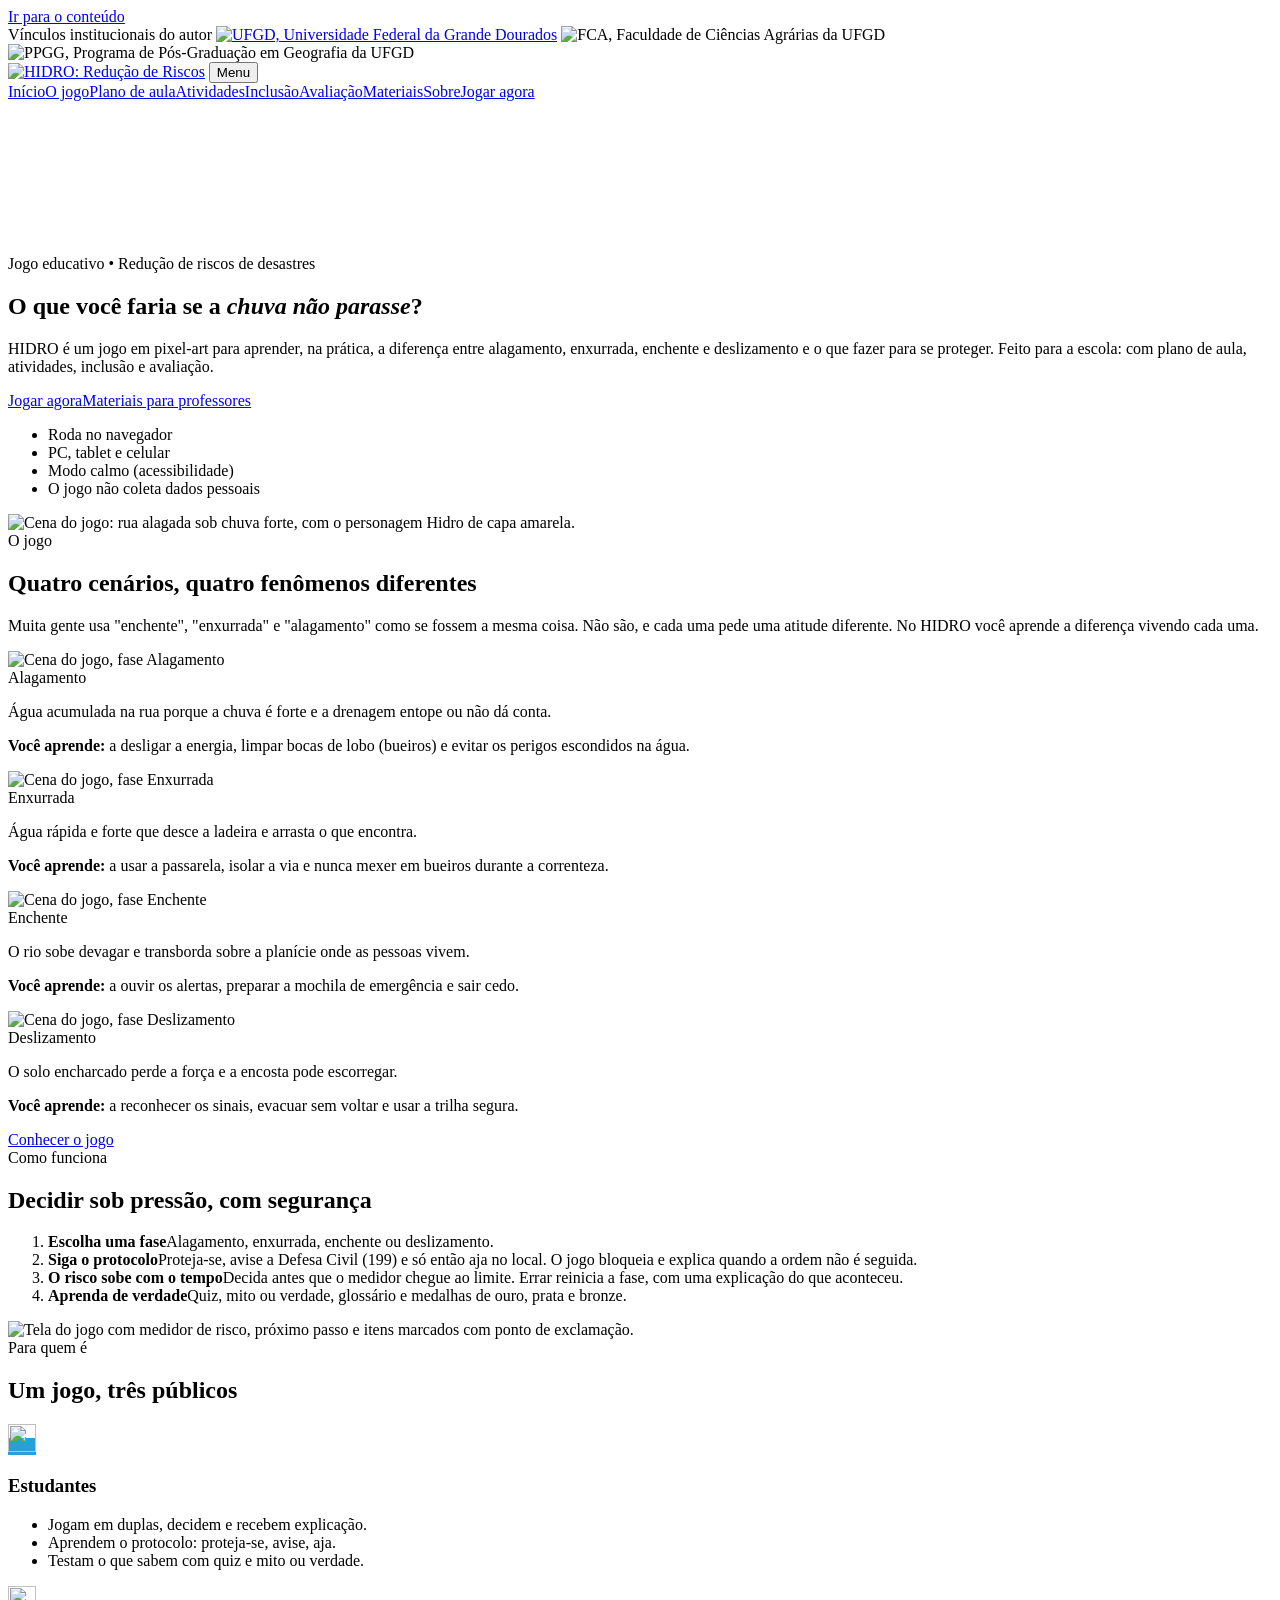
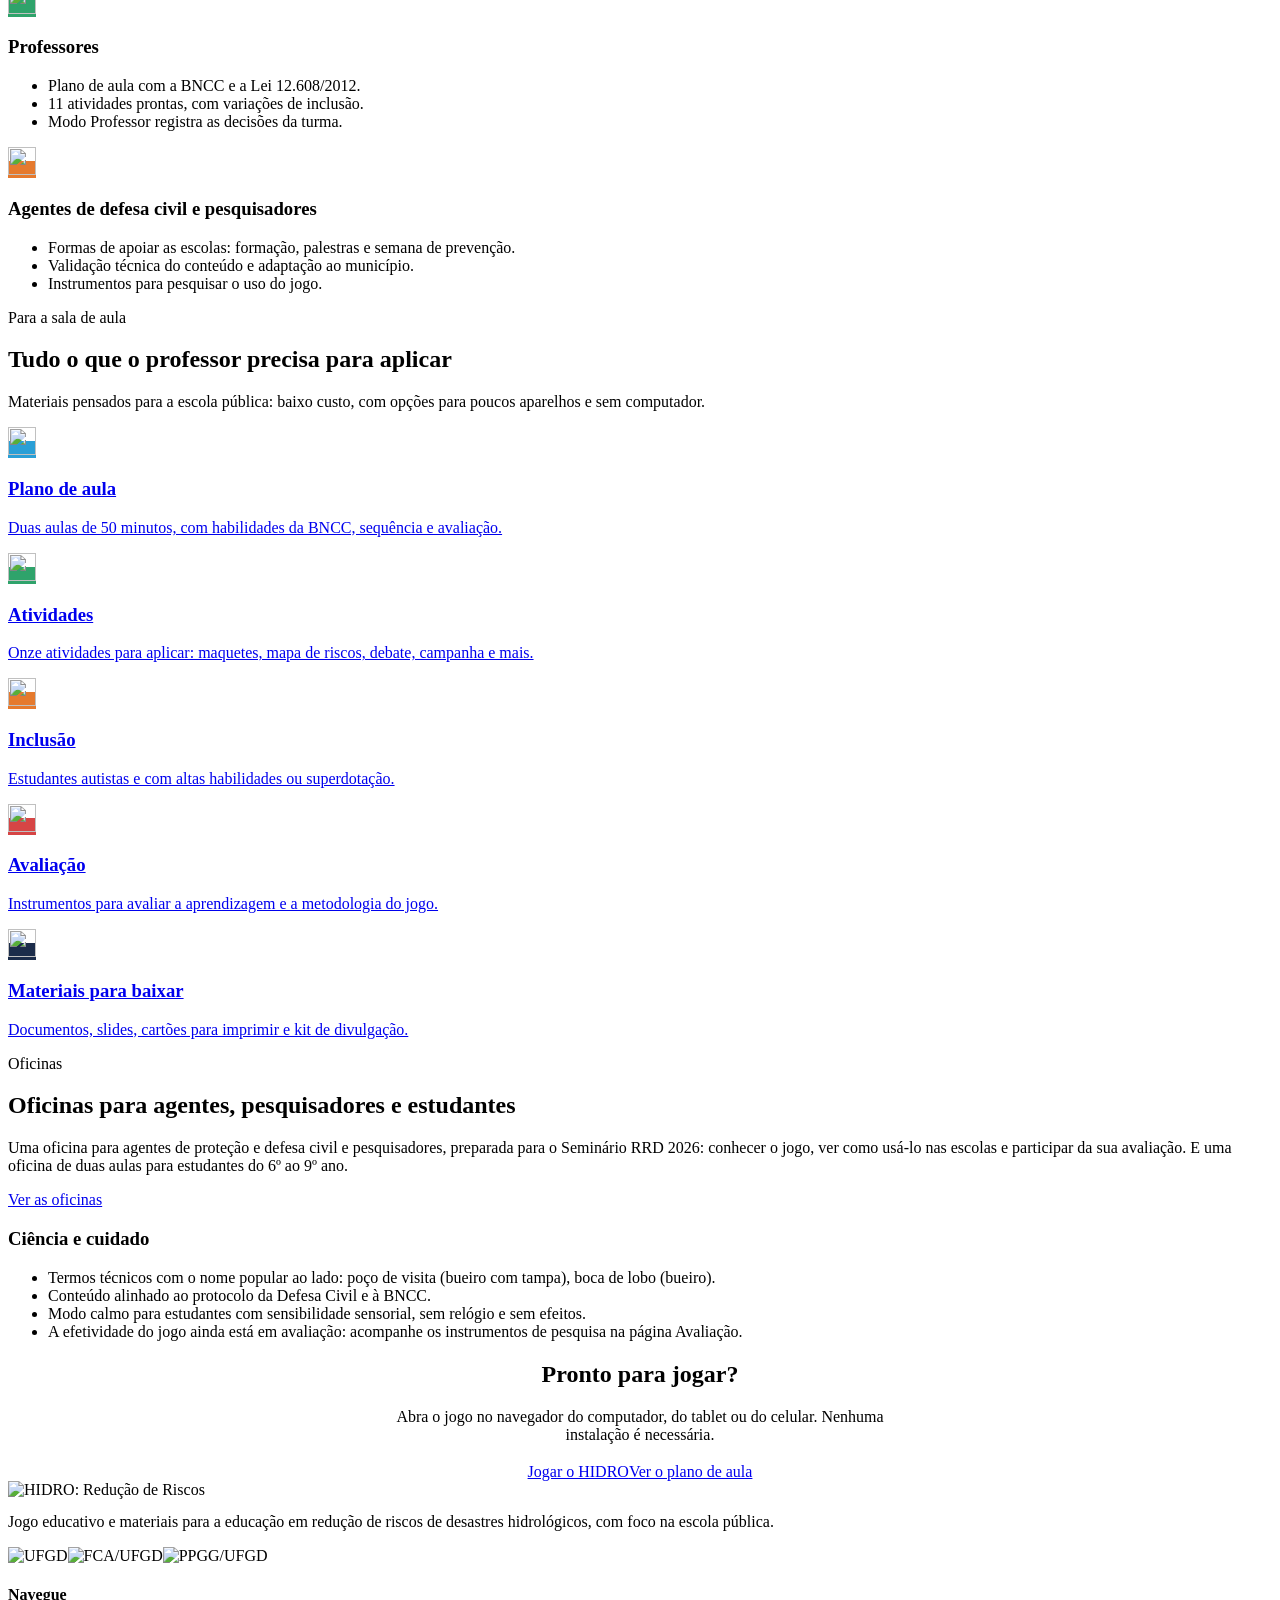
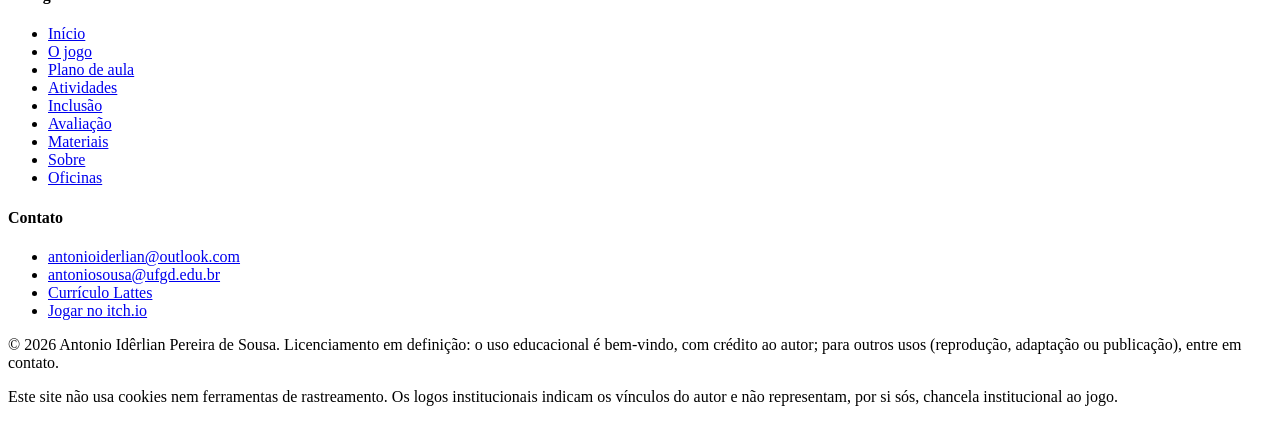
==== index.html @ 3396807e "Add files via upload" ====
<!doctype html>
<html lang="pt-BR">
<head>
<meta charset="utf-8">
<meta name="viewport" content="width=device-width, initial-scale=1">
<title>HIDRO: jogo educativo para reduzir riscos de desastres</title>
<meta name="description" content="Jogo educativo em pixel-art sobre alagamento, enxurrada, enchente e deslizamento, com plano de aula, atividades, inclusão e avaliação para a escola pública.">
<meta name="author" content="Antonio Idêrlian Pereira de Sousa">
<meta name="theme-color" content="#0F1B2E">
<link rel="canonical" href="https://SEU-SITE.exemplo.br/">
<meta property="og:type" content="website">
<meta property="og:locale" content="pt_BR">
<meta property="og:site_name" content="HIDRO: Redução de Riscos">
<meta property="og:title" content="HIDRO: jogo educativo para reduzir riscos de desastres">
<meta property="og:description" content="Jogo educativo em pixel-art sobre alagamento, enxurrada, enchente e deslizamento, com plano de aula, atividades, inclusão e avaliação para a escola pública.">
<meta property="og:url" content="https://SEU-SITE.exemplo.br/">
<meta property="og:image" content="https://SEU-SITE.exemplo.br/assets/img/og-card.png">
<meta property="og:image:width" content="1200"><meta property="og:image:height" content="630">
<meta property="og:image:alt" content="HIDRO: Redução de Riscos. Jogo educativo, plano de aula e materiais. Logos da UFGD, FCA e PPGG.">
<meta name="twitter:card" content="summary_large_image">
<meta name="twitter:title" content="HIDRO: jogo educativo para reduzir riscos de desastres">
<meta name="twitter:description" content="Jogo educativo em pixel-art sobre alagamento, enxurrada, enchente e deslizamento, com plano de aula, atividades, inclusão e avaliação para a escola pública.">
<meta name="twitter:image" content="https://SEU-SITE.exemplo.br/assets/img/og-card.png">
<link rel="icon" type="image/png" href="assets/img/favicon.png">
<link rel="apple-touch-icon" href="assets/img/apple-touch-icon.png">
<link rel="stylesheet" href="assets/css/style.css">
</head>
<body>
<a class="skip-link" href="#conteudo">Ir para o conteúdo</a>
<div class="inst-bar"><div class="wrap">
  <span class="inst-label">Vínculos institucionais do autor</span>
  <a href="https://www.ufgd.edu.br" target="_blank" rel="noopener" aria-label="UFGD (abre em nova aba)"><img src="assets/img/logo-ufgd.png" alt="UFGD, Universidade Federal da Grande Dourados"></a>
  <img src="assets/img/logo-fca.png" alt="FCA, Faculdade de Ciências Agrárias da UFGD">
  <img src="assets/img/logo-ppgg.png" alt="PPGG, Programa de Pós-Graduação em Geografia da UFGD">
</div></div>
<header class="site-header"><div class="wrap">
  <a class="brand" href="index.html" aria-label="HIDRO: Redução de Riscos, página inicial"><img src="assets/img/logo-hidro-escuro.png" alt="HIDRO: Redução de Riscos" width="123" height="46"></a>
  <button class="nav-toggle" type="button" aria-expanded="false" aria-controls="nav">Menu</button>
  <nav class="nav" id="nav" aria-label="Principal"><a href="index.html" aria-current="page">Início</a><a href="jogo.html">O jogo</a><a href="plano-de-aula.html">Plano de aula</a><a href="atividades.html">Atividades</a><a href="inclusao.html">Inclusão</a><a href="avaliacao.html">Avaliação</a><a href="materiais.html">Materiais</a><a href="sobre.html">Sobre</a><a class="btn-play" href="https://aigeogames.itch.io/hidro-educacao-reducao-riscos-ufgd" target="_blank" rel="noopener">Jogar agora</a></nav>
</div></header>
<main id="conteudo">
<section class="hero"><canvas id="rain" aria-hidden="true"></canvas><div class="wrap">
  <div>
    <span class="kicker">Jogo educativo &bull; Redução de riscos de desastres</span>
    <h1>O que você faria se a <em>chuva não parasse</em>?</h1>
    <p class="lead">HIDRO é um jogo em pixel-art para aprender, na prática, a diferença entre alagamento, enxurrada, enchente e deslizamento e o que fazer para se proteger. Feito para a escola: com plano de aula, atividades, inclusão e avaliação.</p>
    <div class="btn-row"><a class="px-btn" href="https://aigeogames.itch.io/hidro-educacao-reducao-riscos-ufgd" target="_blank" rel="noopener">Jogar agora</a><a class="px-btn ghost" href="materiais.html">Materiais para professores</a></div>
    <ul class="badges"><li>Roda no navegador</li><li>PC, tablet e celular</li><li>Modo calmo (acessibilidade)</li><li>O jogo não coleta dados pessoais</li></ul>
  </div>
  <div class="hero-art">
    <img class="scene" src="assets/img/hero.png" alt="Cena do jogo: rua alagada sob chuva forte, com o personagem Hidro de capa amarela." width="960" height="528">
  </div>
</div><div class="ground" aria-hidden="true"></div></section>

<section class="section"><div class="wrap">
  <div class="section-head"><span class="eyebrow">O jogo</span><h2>Quatro cenários, quatro fenômenos diferentes</h2><p>Muita gente usa "enchente", "enxurrada" e "alagamento" como se fossem a mesma coisa. Não são, e cada uma pede uma atitude diferente. No HIDRO você aprende a diferença vivendo cada uma.</p></div>
  <div class="grid c4"><article class="card phase-card" style="--phase:#D9A21B"><img class="thumb" src="assets/img/scene_alagamento.png" alt="Cena do jogo, fase Alagamento" loading="lazy" width="960" height="528">
<div class="body"><span class="tag">Alagamento</span><p>Água acumulada na rua porque a chuva é forte e a drenagem entope ou não dá conta.</p><p><strong>Você aprende:</strong> a desligar a energia, limpar bocas de lobo (bueiros) e evitar os perigos escondidos na água.</p></div></article><article class="card phase-card" style="--phase:#E57A2E"><img class="thumb" src="assets/img/scene_enxurrada.png" alt="Cena do jogo, fase Enxurrada" loading="lazy" width="960" height="528">
<div class="body"><span class="tag">Enxurrada</span><p>Água rápida e forte que desce a ladeira e arrasta o que encontra.</p><p><strong>Você aprende:</strong> a usar a passarela, isolar a via e nunca mexer em bueiros durante a correnteza.</p></div></article><article class="card phase-card" style="--phase:#2FA36B"><img class="thumb" src="assets/img/scene_enchente.png" alt="Cena do jogo, fase Enchente" loading="lazy" width="960" height="528">
<div class="body"><span class="tag">Enchente</span><p>O rio sobe devagar e transborda sobre a planície onde as pessoas vivem.</p><p><strong>Você aprende:</strong> a ouvir os alertas, preparar a mochila de emergência e sair cedo.</p></div></article><article class="card phase-card" style="--phase:#D64545"><img class="thumb" src="assets/img/scene_deslizamento.png" alt="Cena do jogo, fase Deslizamento" loading="lazy" width="960" height="528">
<div class="body"><span class="tag">Deslizamento</span><p>O solo encharcado perde a força e a encosta pode escorregar.</p><p><strong>Você aprende:</strong> a reconhecer os sinais, evacuar sem voltar e usar a trilha segura.</p></div></article></div>
  <div class="btn-row"><a class="px-btn sky" href="jogo.html">Conhecer o jogo</a></div>
</div></section>

<section class="section alt"><div class="wrap">
  <div class="split">
    <div>
      <span class="eyebrow">Como funciona</span><h2>Decidir sob pressão, com segurança</h2>
      <ol class="steps">
        <li><strong>Escolha uma fase</strong>Alagamento, enxurrada, enchente ou deslizamento.</li>
        <li><strong>Siga o protocolo</strong>Proteja-se, avise a Defesa Civil (199) e só então aja no local. O jogo bloqueia e explica quando a ordem não é seguida.</li>
        <li><strong>O risco sobe com o tempo</strong>Decida antes que o medidor chegue ao limite. Errar reinicia a fase, com uma explicação do que aconteceu.</li>
        <li><strong>Aprenda de verdade</strong>Quiz, mito ou verdade, glossário e medalhas de ouro, prata e bronze.</li>
      </ol>
    </div>
    <div><img class="shot" src="assets/img/game_ui_pc.png" alt="Tela do jogo com medidor de risco, próximo passo e itens marcados com ponto de exclamação." loading="lazy" width="1100" height="619"></div>
  </div>
</div></section>

<section class="section"><div class="wrap">
  <div class="section-head"><span class="eyebrow">Para quem é</span><h2>Um jogo, três públicos</h2></div>
  <div class="grid c3"><div class="card"><span class="ico" style="background:#2A9FD6"><img src="assets/img/ic/Gamepad_w.png" alt="" width="28" height="28"></span><h3>Estudantes</h3><ul><li>Jogam em duplas, decidem e recebem explicação.</li><li>Aprendem o protocolo: proteja-se, avise, aja.</li><li>Testam o que sabem com quiz e mito ou verdade.</li></ul></div><div class="card"><span class="ico" style="background:#2FA36B"><img src="assets/img/ic/School_w.png" alt="" width="28" height="28"></span><h3>Professores</h3><ul><li>Plano de aula com a BNCC e a Lei 12.608/2012.</li><li>11 atividades prontas, com variações de inclusão.</li><li>Modo Professor registra as decisões da turma.</li></ul></div><div class="card"><span class="ico" style="background:#E57A2E"><img src="assets/img/ic/Bell_w.png" alt="" width="28" height="28"></span><h3>Agentes de defesa civil e pesquisadores</h3><ul><li>Formas de apoiar as escolas: formação, palestras e semana de prevenção.</li><li>Validação técnica do conteúdo e adaptação ao município.</li><li>Instrumentos para pesquisar o uso do jogo.</li></ul></div></div>
</div></section>

<section class="section alt"><div class="wrap">
  <div class="section-head"><span class="eyebrow">Para a sala de aula</span><h2>Tudo o que o professor precisa para aplicar</h2><p>Materiais pensados para a escola pública: baixo custo, com opções para poucos aparelhos e sem computador.</p></div>
  <div class="grid c3"><a class="card" href="plano-de-aula.html"><span class="ico" style="background:#2A9FD6"><img src="assets/img/ic/ClipboardList_w.png" alt="" width="28" height="28"></span><h3>Plano de aula</h3><p>Duas aulas de 50 minutos, com habilidades da BNCC, sequência e avaliação.</p></a><a class="card" href="atividades.html"><span class="ico" style="background:#2FA36B"><img src="assets/img/ic/Water_w.png" alt="" width="28" height="28"></span><h3>Atividades</h3><p>Onze atividades para aplicar: maquetes, mapa de riscos, debate, campanha e mais.</p></a><a class="card" href="inclusao.html"><span class="ico" style="background:#E57A2E"><img src="assets/img/ic/HandshakeAngle_w.png" alt="" width="28" height="28"></span><h3>Inclusão</h3><p>Estudantes autistas e com altas habilidades ou superdotação.</p></a><a class="card" href="avaliacao.html"><span class="ico" style="background:#D64545"><img src="assets/img/ic/MagnifyingGlass_w.png" alt="" width="28" height="28"></span><h3>Avaliação</h3><p>Instrumentos para avaliar a aprendizagem e a metodologia do jogo.</p></a><a class="card" href="materiais.html"><span class="ico" style="background:#1B2C4A"><img src="assets/img/ic/BookOpen_w.png" alt="" width="28" height="28"></span><h3>Materiais para baixar</h3><p>Documentos, slides, cartões para imprimir e kit de divulgação.</p></a></div>
</div></section>

<section class="section dark"><div class="wrap">
  <div class="split top">
    <div>
      <span class="eyebrow">Oficinas</span><h2>Oficinas para agentes, pesquisadores e estudantes</h2>
      <p>Uma oficina para agentes de proteção e defesa civil e pesquisadores, preparada para o Seminário RRD 2026: conhecer o jogo, ver como usá-lo nas escolas e participar da sua avaliação. E uma oficina de duas aulas para estudantes do 6º ao 9º ano.</p>
      <div class="btn-row"><a class="px-btn" href="oficina.html">Ver as oficinas</a></div>
    </div>
    <div class="card">
      <h3>Ciência e cuidado</h3>
      <ul><li>Termos técnicos com o nome popular ao lado: poço de visita (bueiro com tampa), boca de lobo (bueiro).</li><li>Conteúdo alinhado ao protocolo da Defesa Civil e à BNCC.</li><li>Modo calmo para estudantes com sensibilidade sensorial, sem relógio e sem efeitos.</li><li>A efetividade do jogo ainda está em avaliação: acompanhe os instrumentos de pesquisa na página Avaliação.</li></ul>
    </div>
  </div>
</div></section>

<section class="section"><div class="wrap" style="text-align:center">
  <h2>Pronto para jogar?</h2>
  <p style="max-width:34em;margin:0 auto 1.2em">Abra o jogo no navegador do computador, do tablet ou do celular. Nenhuma instalação é necessária.</p>
  <div class="btn-row" style="justify-content:center"><a class="px-btn" href="https://aigeogames.itch.io/hidro-educacao-reducao-riscos-ufgd" target="_blank" rel="noopener">Jogar o HIDRO</a><a class="px-btn sky" href="plano-de-aula.html">Ver o plano de aula</a></div>
</div></section>
</main>
<footer class="site-footer"><div class="wrap">
  <div class="footer-grid">
    <div>
      <img src="assets/img/logo-hidro-escuro.png" alt="HIDRO: Redução de Riscos" width="160" height="60" style="height:60px;width:auto">
      <p style="margin-top:14px">Jogo educativo e materiais para a educação em redução de riscos de desastres hidrológicos, com foco na escola pública.</p>
      <div class="logos-plate" aria-label="Vínculos institucionais do autor">
        <img src="assets/img/logo-ufgd.png" alt="UFGD"><img src="assets/img/logo-fca.png" alt="FCA/UFGD"><img src="assets/img/logo-ppgg.png" alt="PPGG/UFGD">
      </div>
    </div>
    <div>
      <h4>Navegue</h4>
      <ul><li><a href="index.html">Início</a></li><li><a href="jogo.html">O jogo</a></li><li><a href="plano-de-aula.html">Plano de aula</a></li><li><a href="atividades.html">Atividades</a></li><li><a href="inclusao.html">Inclusão</a></li><li><a href="avaliacao.html">Avaliação</a></li><li><a href="materiais.html">Materiais</a></li><li><a href="sobre.html">Sobre</a></li><li><a href="oficina.html">Oficinas</a></li></ul>
    </div>
    <div>
      <h4>Contato</h4>
      <ul>
        <li><a href="mailto:antonioiderlian@outlook.com">antonioiderlian@outlook.com</a></li>
        <li><a href="mailto:antoniosousa@ufgd.edu.br">antoniosousa@ufgd.edu.br</a></li>
        <li><a href="http://lattes.cnpq.br/8679039748672255" target="_blank" rel="noopener">Currículo Lattes</a></li>
        <li><a href="https://aigeogames.itch.io/hidro-educacao-reducao-riscos-ufgd" target="_blank" rel="noopener">Jogar no itch.io</a></li>
      </ul>
    </div>
  </div>
  <div class="legal">
    <p>&copy; <span id="year">2026</span> Antonio Idêrlian Pereira de Sousa. Licenciamento em definição: o uso educacional é bem-vindo, com crédito ao autor; para outros usos (reprodução, adaptação ou publicação), entre em contato.</p>
    <p>Este site não usa cookies nem ferramentas de rastreamento. Os logos institucionais indicam os vínculos do autor e não representam, por si sós, chancela institucional ao jogo.</p>
  </div>
</div></footer>
<script src="assets/js/main.js"></script>
</body>
</html>
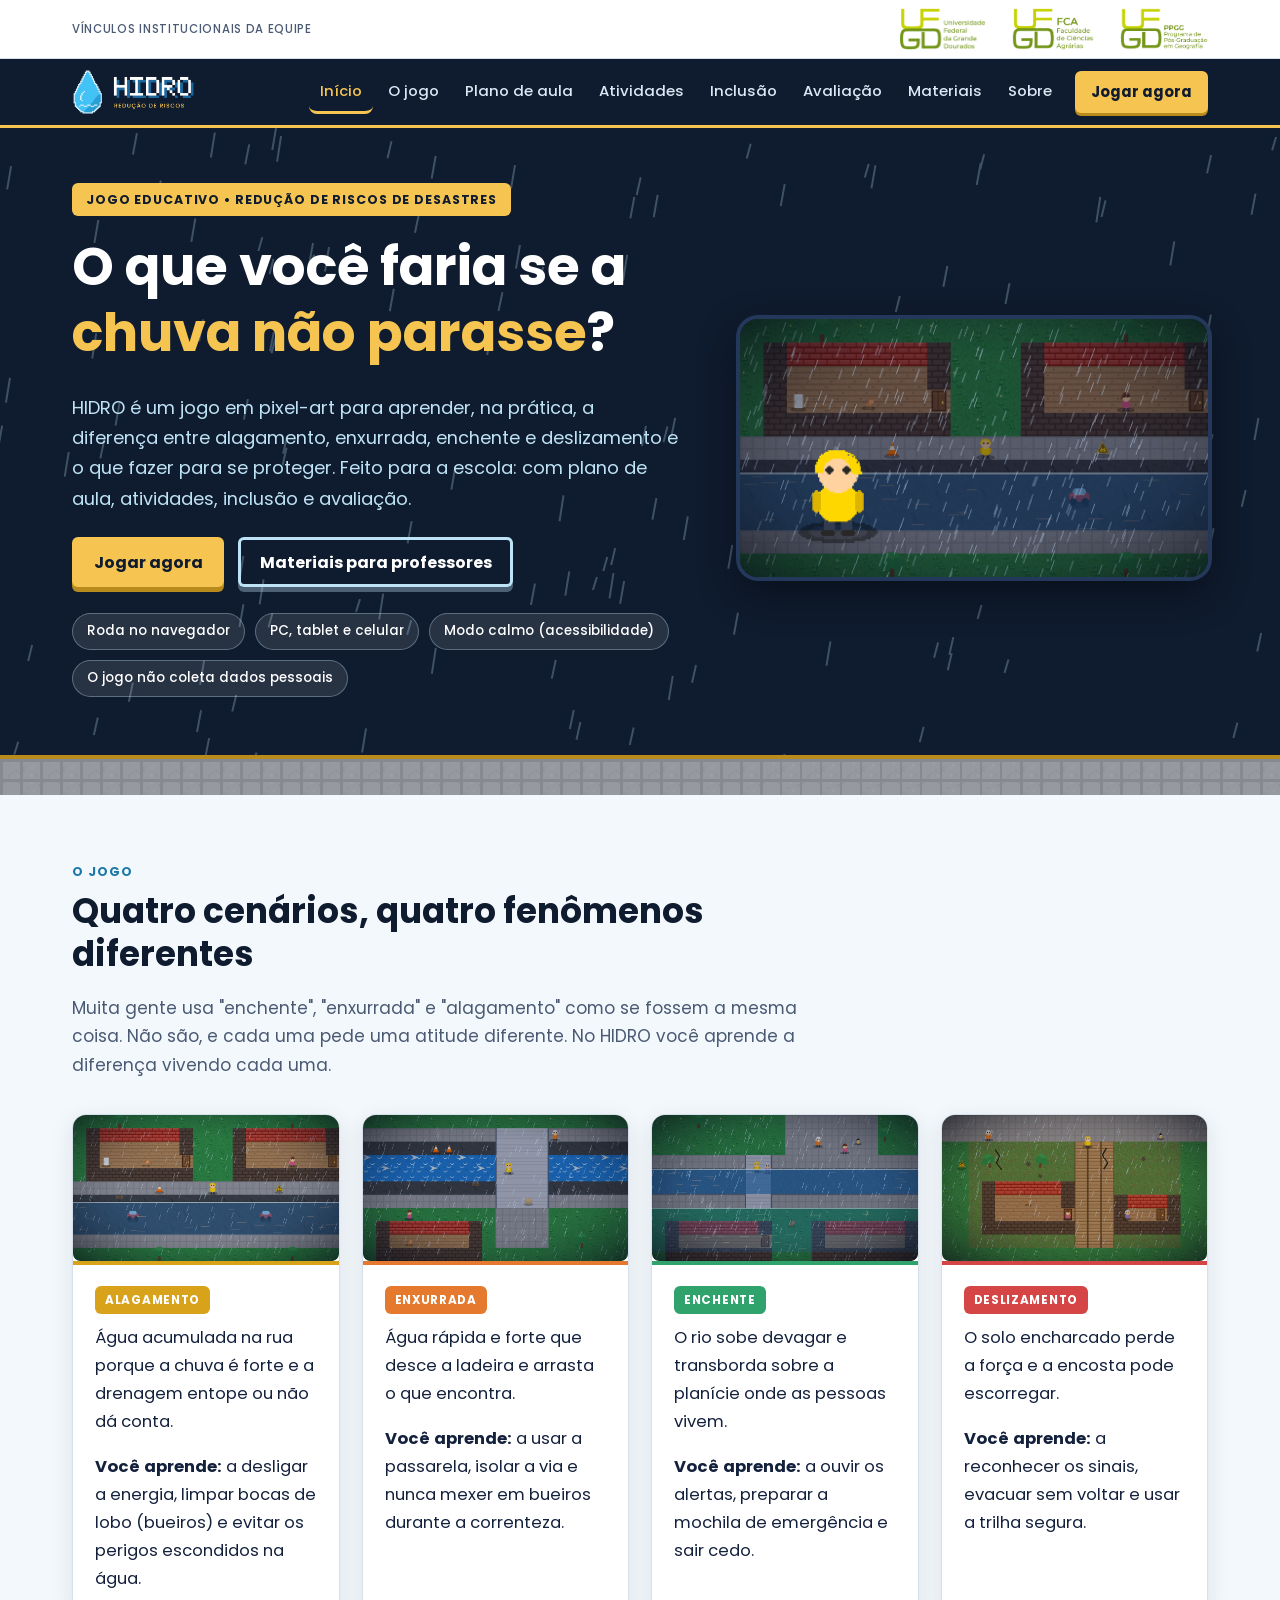
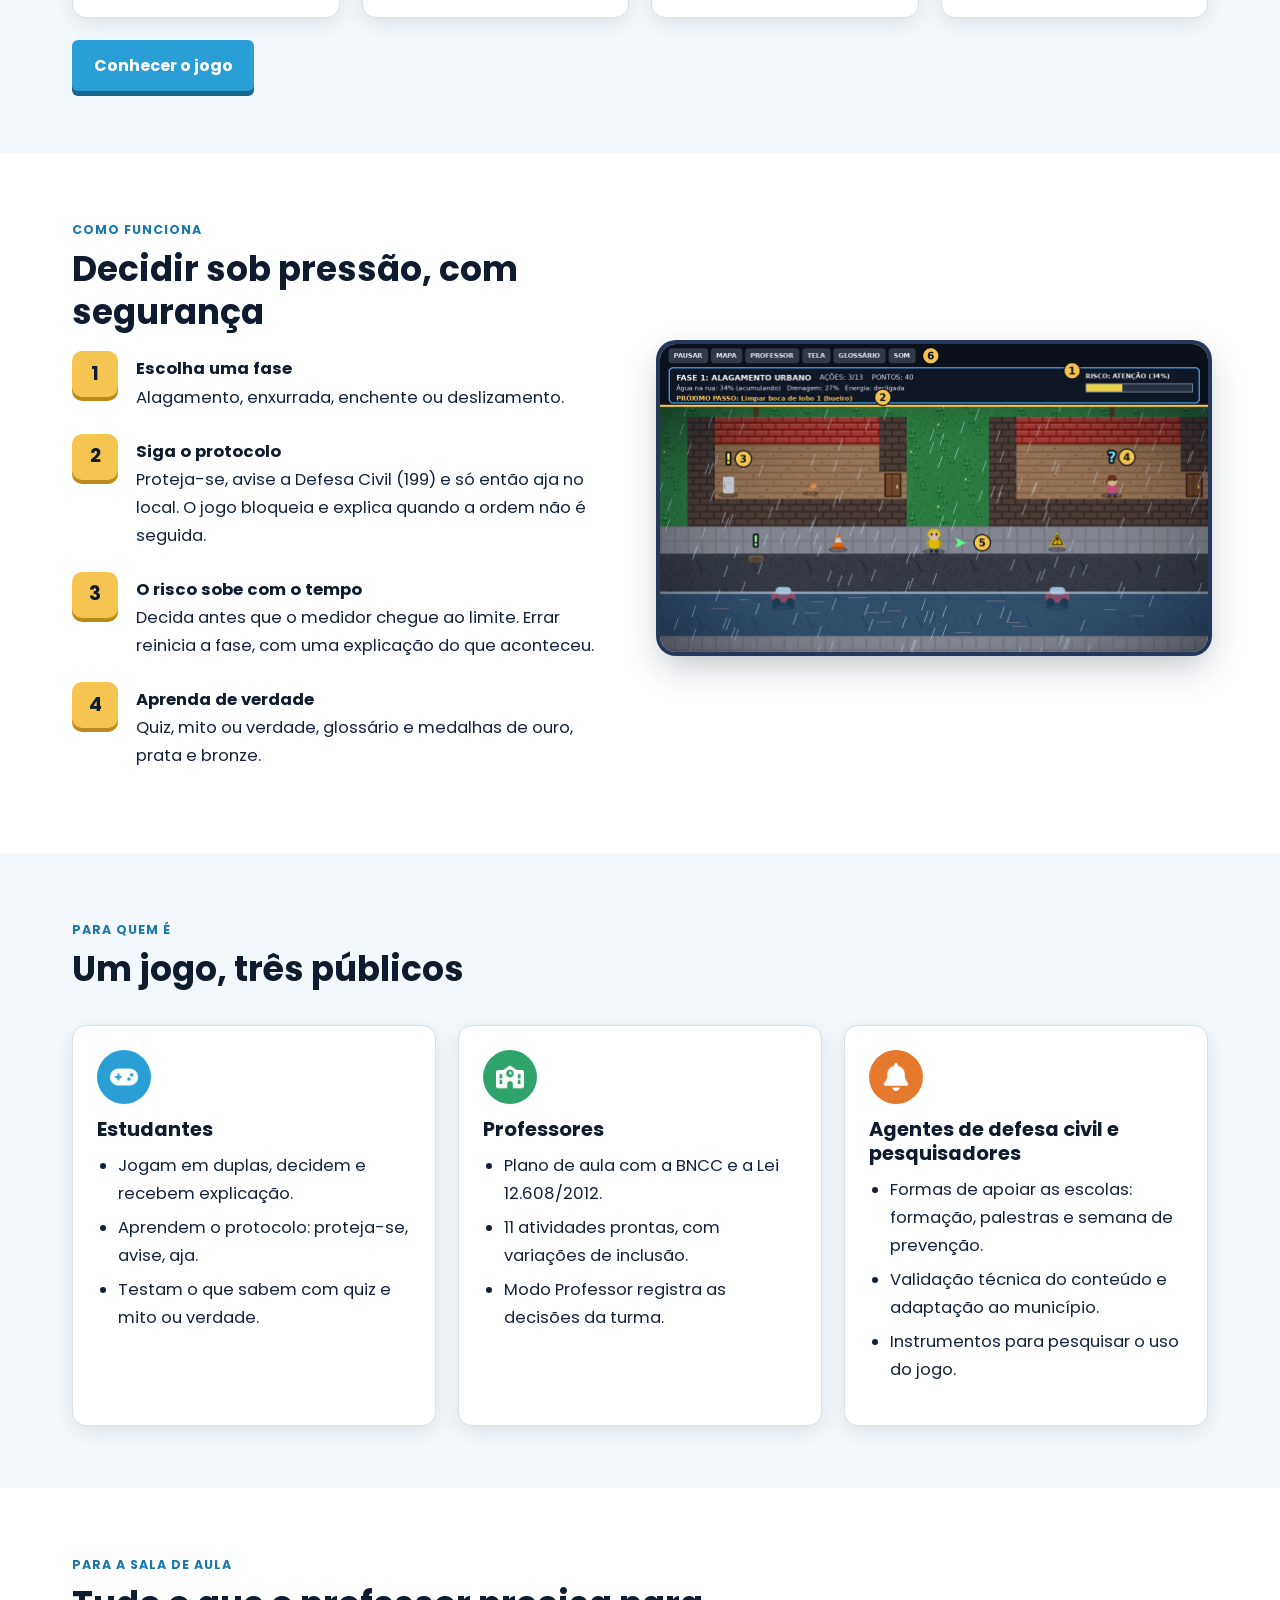
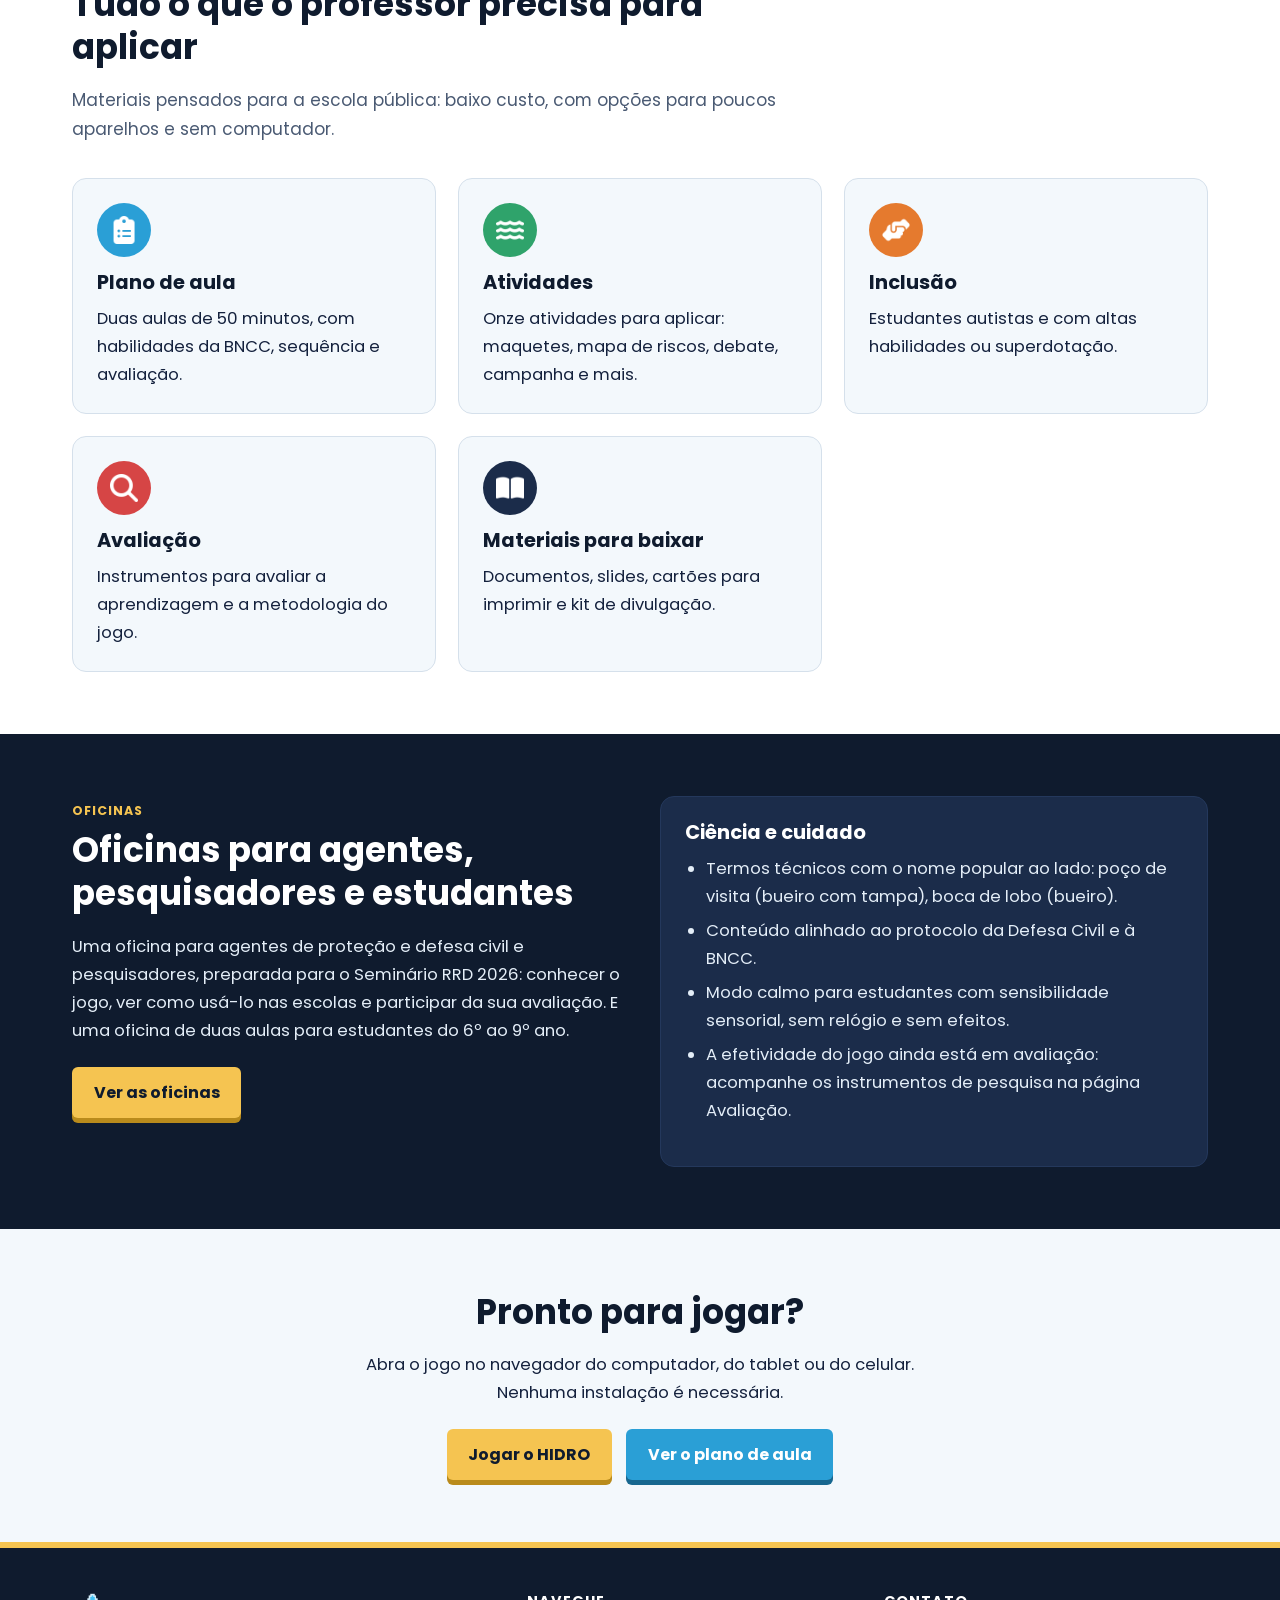
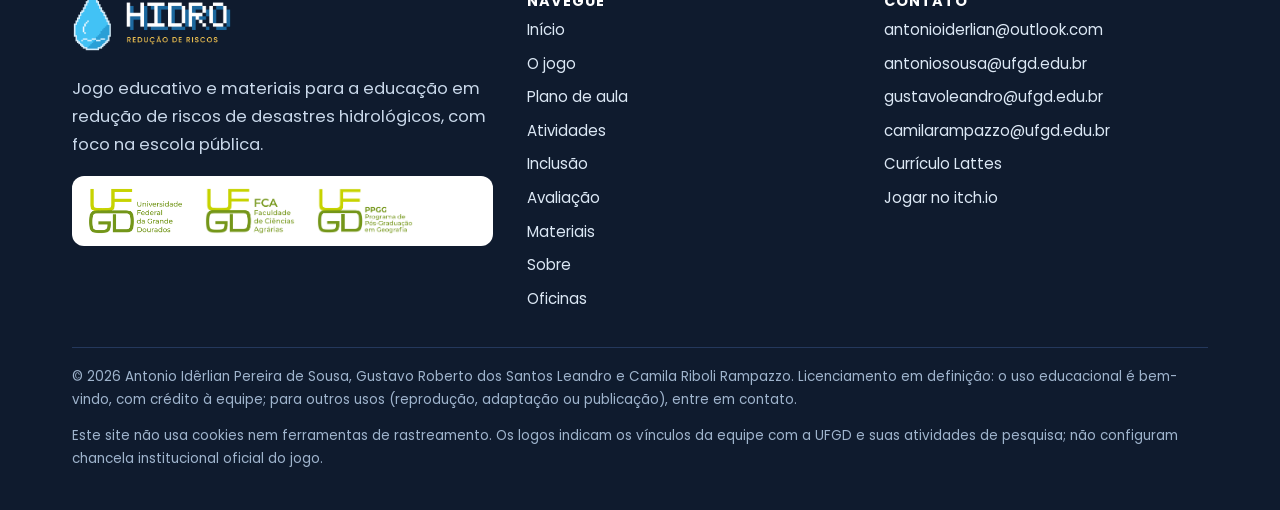
==== commit 14a61b5e: "Update HIDRO site content Co-authored-by: Copilot App <223556219+Copilot@users.noreply.github.com>" ====
--- a/index.html
+++ b/index.html
@@ -5,7 +5,7 @@
 <meta name="viewport" content="width=device-width, initial-scale=1">
 <title>HIDRO: jogo educativo para reduzir riscos de desastres</title>
 <meta name="description" content="Jogo educativo em pixel-art sobre alagamento, enxurrada, enchente e deslizamento, com plano de aula, atividades, inclusão e avaliação para a escola pública.">
-<meta name="author" content="Antonio Idêrlian Pereira de Sousa">
+<meta name="author" content="Antonio Idêrlian Pereira de Sousa, Gustavo Roberto dos Santos Leandro e Camila Riboli Rampazzo">
 <meta name="theme-color" content="#0F1B2E">
 <link rel="canonical" href="https://SEU-SITE.exemplo.br/">
 <meta property="og:type" content="website">
@@ -28,7 +28,7 @@
 <body>
 <a class="skip-link" href="#conteudo">Ir para o conteúdo</a>
 <div class="inst-bar"><div class="wrap">
-  <span class="inst-label">Vínculos institucionais do autor</span>
+  <span class="inst-label">Vínculos institucionais da equipe</span>
   <a href="https://www.ufgd.edu.br" target="_blank" rel="noopener" aria-label="UFGD (abre em nova aba)"><img src="assets/img/logo-ufgd.png" alt="UFGD, Universidade Federal da Grande Dourados"></a>
   <img src="assets/img/logo-fca.png" alt="FCA, Faculdade de Ciências Agrárias da UFGD">
   <img src="assets/img/logo-ppgg.png" alt="PPGG, Programa de Pós-Graduação em Geografia da UFGD">
@@ -112,7 +112,7 @@
     <div>
       <img src="assets/img/logo-hidro-escuro.png" alt="HIDRO: Redução de Riscos" width="160" height="60" style="height:60px;width:auto">
       <p style="margin-top:14px">Jogo educativo e materiais para a educação em redução de riscos de desastres hidrológicos, com foco na escola pública.</p>
-      <div class="logos-plate" aria-label="Vínculos institucionais do autor">
+      <div class="logos-plate" aria-label="Vínculos institucionais da equipe">
         <img src="assets/img/logo-ufgd.png" alt="UFGD"><img src="assets/img/logo-fca.png" alt="FCA/UFGD"><img src="assets/img/logo-ppgg.png" alt="PPGG/UFGD">
       </div>
     </div>
@@ -125,14 +125,16 @@
       <ul>
         <li><a href="mailto:antonioiderlian@outlook.com">antonioiderlian@outlook.com</a></li>
         <li><a href="mailto:antoniosousa@ufgd.edu.br">antoniosousa@ufgd.edu.br</a></li>
+        <li><a href="mailto:gustavoleandro@ufgd.edu.br">gustavoleandro@ufgd.edu.br</a></li>
+        <li><a href="mailto:camilarampazzo@ufgd.edu.br">camilarampazzo@ufgd.edu.br</a></li>
         <li><a href="http://lattes.cnpq.br/8679039748672255" target="_blank" rel="noopener">Currículo Lattes</a></li>
         <li><a href="https://aigeogames.itch.io/hidro-educacao-reducao-riscos-ufgd" target="_blank" rel="noopener">Jogar no itch.io</a></li>
       </ul>
     </div>
   </div>
   <div class="legal">
-    <p>&copy; <span id="year">2026</span> Antonio Idêrlian Pereira de Sousa. Licenciamento em definição: o uso educacional é bem-vindo, com crédito ao autor; para outros usos (reprodução, adaptação ou publicação), entre em contato.</p>
-    <p>Este site não usa cookies nem ferramentas de rastreamento. Os logos institucionais indicam os vínculos do autor e não representam, por si sós, chancela institucional ao jogo.</p>
+    <p>&copy; <span id="year">2026</span> Antonio Idêrlian Pereira de Sousa, Gustavo Roberto dos Santos Leandro e Camila Riboli Rampazzo. Licenciamento em definição: o uso educacional é bem-vindo, com crédito à equipe; para outros usos (reprodução, adaptação ou publicação), entre em contato.</p>
+    <p>Este site não usa cookies nem ferramentas de rastreamento. Os logos indicam os vínculos da equipe com a UFGD e suas atividades de pesquisa; não configuram chancela institucional oficial do jogo.</p>
   </div>
 </div></footer>
 <script src="assets/js/main.js"></script>
--- a/assets/css/style.css
+++ b/assets/css/style.css
@@ -0,0 +1,260 @@
+/* =========================================================================
+   HIDRO: Redução de Riscos | site institucional
+   Identidade do jogo (azul-marinho, dourado, pixel-art) com leitura de site.
+   Fonte: Poppins (SIL Open Font License). Sem dependências externas.
+   ========================================================================= */
+@font-face { font-family: "Poppins"; font-weight: 400; font-style: normal; font-display: swap; src: url("../fonts/Poppins-Regular.ttf") format("truetype"); }
+@font-face { font-family: "Poppins"; font-weight: 500; font-style: normal; font-display: swap; src: url("../fonts/Poppins-Medium.ttf") format("truetype"); }
+@font-face { font-family: "Poppins"; font-weight: 700; font-style: normal; font-display: swap; src: url("../fonts/Poppins-Bold.ttf") format("truetype"); }
+
+:root {
+  --navy: #0F1B2E; --navy2: #1B2C4A; --navy3: #24385C;
+  --sky: #2A9FD6; --skyDark: #1B78A8; --cyan: #42C2F5; --skyLight: #BFE3F6;
+  --gold: #F5C451; --goldDark: #B98B1C; --coral: #E5533D; --green: #2FA36B; --orange: #E57A2E;
+  --f1: #D9A21B; --f2: #E57A2E; --f3: #2FA36B; --f4: #D64545;
+  --ice: #F3F8FC; --white: #fff; --ink: #14213D; --muted: #4A5A73; --line: #D5E0EB; --pale: #E9F2FA;
+  --radius: 14px; --max: 1180px; --shadow: 0 6px 22px rgba(15,27,46,.10);
+}
+* { box-sizing: border-box; }
+html { scroll-behavior: smooth; -webkit-text-size-adjust: 100%; }
+body { margin: 0; font-family: "Poppins", system-ui, -apple-system, "Segoe UI", Roboto, Arial, sans-serif; color: var(--ink); background: var(--ice); line-height: 1.7; font-size: 16.5px; }
+img { max-width: 100%; height: auto; }
+.pix { image-rendering: pixelated; image-rendering: crisp-edges; }
+a { color: var(--skyDark); text-underline-offset: 3px; }
+a:hover { color: var(--navy); }
+h1, h2, h3, h4 { font-family: "Poppins", system-ui, sans-serif; line-height: 1.25; color: var(--navy); margin: 0 0 .5em; }
+h1 { font-size: clamp(2rem, 4.6vw, 3.3rem); font-weight: 700; }
+h2 { font-size: clamp(1.55rem, 3vw, 2.15rem); font-weight: 700; }
+h3 { font-size: 1.22rem; font-weight: 700; }
+h4 { font-size: 1.05rem; font-weight: 700; }
+p { margin: 0 0 1em; }
+ul, ol { padding-left: 1.3em; margin: 0 0 1em; }
+li { margin-bottom: .35em; }
+:focus-visible { outline: 3px solid var(--gold); outline-offset: 3px; border-radius: 4px; }
+.wrap { max-width: var(--max); margin: 0 auto; padding: 0 22px; }
+.skip-link { position: absolute; left: -999px; top: 8px; background: var(--gold); color: var(--navy); padding: 10px 16px; z-index: 200; font-weight: 700; border-radius: 6px; }
+.skip-link:focus { left: 12px; }
+.sr-only { position: absolute !important; width: 1px; height: 1px; overflow: hidden; clip: rect(0 0 0 0); white-space: nowrap; }
+
+/* ---------- barra institucional ---------- */
+.inst-bar { background: #fff; border-bottom: 1px solid var(--line); }
+.inst-bar .wrap { display: flex; align-items: center; gap: 26px; padding-top: 8px; padding-bottom: 8px; flex-wrap: wrap; }
+.inst-bar .inst-label { font-size: .72rem; letter-spacing: .06em; text-transform: uppercase; color: var(--muted); font-weight: 500; margin-right: auto; max-width: 260px; line-height: 1.3; }
+.inst-bar a { display: inline-flex; }
+.inst-bar img { height: 42px; width: auto; display: block; }
+
+/* ---------- cabeçalho ---------- */
+.site-header { background: var(--navy); position: sticky; top: 0; z-index: 100; box-shadow: 0 3px 0 var(--gold); }
+.site-header .wrap { display: flex; align-items: center; gap: 18px; padding-top: 10px; padding-bottom: 10px; }
+.brand { display: inline-flex; align-items: center; }
+.brand img { height: 46px; width: auto; display: block; }
+.nav-toggle { display: none; margin-left: auto; background: var(--navy2); color: #fff; border: 2px solid var(--gold); border-radius: 8px; padding: 8px 14px; font: 700 .9rem Poppins, sans-serif; cursor: pointer; }
+.nav { display: flex; align-items: center; gap: 4px; margin-left: auto; flex-wrap: wrap; }
+.nav a { color: #DCE8F5; text-decoration: none; font-weight: 500; font-size: .93rem; padding: 8px 11px; border-radius: 8px; border-bottom: 3px solid transparent; }
+.nav a:hover { color: #fff; background: var(--navy2); }
+.nav a[aria-current="page"] { color: var(--gold); border-bottom-color: var(--gold); }
+.nav .btn-play { background: var(--gold); color: var(--navy); font-weight: 700; margin-left: 8px; border-radius: 6px; box-shadow: 0 3px 0 var(--goldDark); border-bottom: 0; padding: 8px 16px; }
+.nav .btn-play:hover { background: #ffd473; color: var(--navy); }
+
+/* ---------- botões pixel ---------- */
+.px-btn { display: inline-flex; align-items: center; gap: 8px; padding: .8rem 1.35rem; font: 700 1rem Poppins, sans-serif; background: var(--gold); color: var(--navy); text-decoration: none; border: 0; border-radius: 6px; box-shadow: 0 5px 0 var(--goldDark); transition: transform .08s, box-shadow .08s; cursor: pointer; }
+.px-btn:hover { transform: translateY(2px); box-shadow: 0 3px 0 var(--goldDark); color: var(--navy); }
+.px-btn:active { transform: translateY(5px); box-shadow: 0 0 0 var(--goldDark); }
+.px-btn.ghost { background: transparent; color: #fff; box-shadow: inset 0 0 0 3px var(--skyLight), 0 5px 0 rgba(191,227,246,.35); }
+.px-btn.ghost:hover { background: rgba(191,227,246,.12); color: #fff; }
+.px-btn.sky { background: var(--sky); color: #fff; box-shadow: 0 5px 0 #17678f; }
+.px-btn.sky:hover { color: #fff; box-shadow: 0 3px 0 #17678f; }
+.px-btn.small { padding: .55rem 1rem; font-size: .9rem; box-shadow: 0 4px 0 var(--goldDark); }
+.btn-row { display: flex; flex-wrap: wrap; gap: 14px; margin-top: 1.4rem; }
+
+/* ---------- herói ---------- */
+.hero { background: var(--navy); color: #fff; position: relative; overflow: hidden; }
+.hero canvas { position: absolute; inset: 0; width: 100%; height: 100%; pointer-events: none; opacity: .5; }
+.hero .wrap { position: relative; display: grid; grid-template-columns: 1.15fr .85fr; gap: 34px; align-items: center; padding-top: 58px; padding-bottom: 42px; }
+.hero .kicker { display: inline-block; background: var(--gold); color: var(--navy); font-weight: 700; font-size: .78rem; letter-spacing: .07em; text-transform: uppercase; padding: 6px 14px; border-radius: 6px; margin-bottom: 18px; }
+.hero h1 { color: #fff; }
+.hero h1 em { font-style: normal; color: var(--gold); }
+.hero .lead { font-size: 1.12rem; color: var(--skyLight); max-width: 34em; }
+.hero-art { position: relative; text-align: center; }
+.hero-art .scene { width: 100%; border-radius: 18px; box-shadow: 0 0 0 4px var(--navy3), 0 14px 40px rgba(0,0,0,.45); display: block; }
+.hero-art .mascot { position: absolute; left: 50%; bottom: -14px; width: 132px; transform: translateX(-50%); animation: bob 1.8s ease-in-out infinite; filter: drop-shadow(0 8px 0 rgba(0,0,0,.25)); }
+@keyframes bob { 0%, 100% { transform: translateX(-50%) translateY(0); } 50% { transform: translateX(-50%) translateY(-8px); } }
+.hero .ground { height: 40px; background: url("../img/tile_sidewalk.png") repeat-x; background-size: 40px 40px; image-rendering: pixelated; position: relative; border-top: 4px solid var(--goldDark); }
+.badges { display: flex; flex-wrap: wrap; gap: 10px; margin-top: 1.6rem; padding: 0; list-style: none; }
+.badges li { margin: 0; background: rgba(255,255,255,.1); border: 1px solid rgba(191,227,246,.35); color: #fff; border-radius: 999px; padding: 6px 14px; font-size: .84rem; font-weight: 500; }
+
+/* páginas internas */
+.page-hero { background: var(--navy); color: #fff; position: relative; }
+.page-hero .wrap { padding-top: 42px; padding-bottom: 38px; }
+.page-hero h1 { color: #fff; font-size: clamp(1.8rem, 3.8vw, 2.8rem); margin-bottom: .35em; }
+.page-hero p { color: var(--skyLight); max-width: 46em; font-size: 1.08rem; margin: 0; }
+.page-hero .kicker { display: inline-block; background: var(--gold); color: var(--navy); font-weight: 700; font-size: .75rem; letter-spacing: .07em; text-transform: uppercase; padding: 5px 12px; border-radius: 6px; margin-bottom: 14px; }
+.tile-strip { height: 24px; background: url("../img/tile_grass1.png") repeat-x; background-size: 48px 48px; background-position: 0 -12px; image-rendering: pixelated; border-top: 4px solid var(--goldDark); }
+.breadcrumb { font-size: .84rem; color: var(--skyLight); margin-bottom: 14px; }
+.breadcrumb a { color: var(--skyLight); }
+
+/* ---------- seções ---------- */
+.section { padding: 62px 0; }
+.section.alt { background: #fff; }
+.section.dark { background: var(--navy); color: #E4EEF8; }
+.section.dark h2, .section.dark h3 { color: #fff; }
+.section-head { max-width: 46em; margin-bottom: 34px; }
+.section-head p { color: var(--muted); font-size: 1.06rem; }
+.section.dark .section-head p { color: var(--skyLight); }
+.eyebrow { display: inline-block; font-weight: 700; font-size: .78rem; letter-spacing: .08em; text-transform: uppercase; color: var(--skyDark); margin-bottom: 8px; }
+.section.dark .eyebrow { color: var(--gold); }
+
+.grid { display: grid; gap: 22px; }
+.grid.c2 { grid-template-columns: repeat(2, 1fr); }
+.grid.c3 { grid-template-columns: repeat(3, 1fr); }
+.grid.c4 { grid-template-columns: repeat(4, 1fr); }
+.card { background: #fff; border-radius: var(--radius); box-shadow: var(--shadow); border: 1px solid var(--line); padding: 24px; position: relative; }
+.section.alt .card { background: var(--ice); box-shadow: none; }
+.section.dark .card { background: var(--navy2); border-color: var(--navy3); box-shadow: none; color: #E4EEF8; }
+.card h3 { margin-top: 0; }
+.card p:last-child { margin-bottom: 0; }
+a.card { text-decoration: none; color: inherit; display: block; transition: transform .12s, box-shadow .12s; }
+a.card:hover { transform: translateY(-3px); box-shadow: 0 12px 30px rgba(15,27,46,.16); color: inherit; }
+.card .ico { width: 54px; height: 54px; border-radius: 50%; display: grid; place-items: center; margin-bottom: 14px; }
+.card .ico img { width: 28px; height: 28px; }
+.phase-card { padding: 0; overflow: hidden; display: flex; flex-direction: column; }
+.phase-card img.thumb { width: 100%; display: block; border-bottom: 4px solid var(--phase, var(--gold)); }
+.phase-card .body { padding: 20px 22px 24px; }
+.phase-card .tag { display: inline-block; font-size: .74rem; font-weight: 700; letter-spacing: .06em; color: #fff; background: var(--phase, var(--gold)); padding: 4px 10px; border-radius: 6px; margin-bottom: 10px; text-transform: uppercase; }
+.pill { display: inline-block; font-size: .78rem; font-weight: 700; padding: 3px 11px; border-radius: 999px; background: var(--pale); color: var(--skyDark); margin: 0 6px 6px 0; }
+.pill.gold { background: #FFF1CC; color: #7a5a06; }
+.pill.green { background: #DDF3E8; color: #1c6d47; }
+.pill.coral { background: #FBE1DC; color: #a02f1f; }
+.split { display: grid; grid-template-columns: 1fr 1fr; gap: 40px; align-items: center; }
+.split.top { align-items: start; }
+.split img.shot { width: 100%; border-radius: 16px; box-shadow: 0 0 0 4px var(--navy3), 0 14px 34px rgba(15,27,46,.25); }
+.steps { counter-reset: st; list-style: none; padding: 0; display: grid; gap: 18px; }
+.steps li { counter-increment: st; position: relative; padding: 4px 0 4px 64px; margin: 0; }
+.steps li::before { content: counter(st); position: absolute; left: 0; top: 0; width: 46px; height: 46px; border-radius: 10px; background: var(--gold); color: var(--navy); font-weight: 700; display: grid; place-items: center; font-size: 1.2rem; box-shadow: 0 4px 0 var(--goldDark); }
+.steps strong { display: block; color: var(--navy); }
+.section.dark .steps strong { color: #fff; }
+
+.callout { border-left: 6px solid var(--gold); background: #fff; padding: 16px 20px; border-radius: 0 var(--radius) var(--radius) 0; box-shadow: var(--shadow); margin: 1.2em 0; }
+.callout.warn { border-left-color: var(--coral); }
+.callout.ok { border-left-color: var(--green); }
+.callout.info { border-left-color: var(--sky); }
+.callout strong.t { display: block; color: var(--navy); margin-bottom: 4px; }
+.callout p:last-child, .callout ul:last-child { margin-bottom: 0; }
+.section.dark .callout { background: var(--navy2); color: #E4EEF8; }
+.section.dark .callout strong.t { color: #fff; }
+
+/* tabelas */
+.table-wrap { overflow-x: auto; border-radius: var(--radius); border: 1px solid var(--line); background: #fff; box-shadow: var(--shadow); margin: 1.2em 0; }
+table { border-collapse: collapse; width: 100%; font-size: .94rem; }
+th { background: var(--navy); color: #fff; text-align: left; padding: 12px 14px; font-weight: 700; }
+td { padding: 11px 14px; border-top: 1px solid var(--line); vertical-align: top; }
+tbody tr:nth-child(even) td { background: #F7FAFD; }
+td.first { font-weight: 700; color: var(--navy); }
+th.first { font-weight: 700; color: #fff; }
+caption { text-align: left; padding: 10px 14px; font-weight: 700; color: var(--navy); }
+
+/* acordeão */
+details.acc { background: #fff; border: 1px solid var(--line); border-radius: var(--radius); box-shadow: var(--shadow); margin-bottom: 14px; overflow: hidden; }
+details.acc > summary { list-style: none; cursor: pointer; padding: 18px 22px; display: flex; gap: 16px; align-items: center; font-weight: 700; color: var(--navy); }
+details.acc > summary::-webkit-details-marker { display: none; }
+details.acc > summary .num { flex: none; width: 42px; height: 42px; border-radius: 10px; background: var(--gold); display: grid; place-items: center; box-shadow: 0 3px 0 var(--goldDark); font-size: 1.1rem; }
+details.acc > summary .ttl { flex: 1; font-size: 1.08rem; line-height: 1.3; }
+details.acc > summary .meta { font-weight: 500; font-size: .82rem; color: var(--muted); display: block; margin-top: 2px; }
+details.acc > summary::after { content: "+"; font-size: 1.6rem; color: var(--skyDark); flex: none; }
+details.acc[open] > summary::after { content: "−"; }
+details.acc[open] > summary { border-bottom: 1px solid var(--line); background: var(--pale); }
+details.acc .inner { padding: 22px 24px 26px; }
+.two-col { display: grid; grid-template-columns: 1fr 1fr; gap: 18px; margin: 1em 0; }
+.two-col > div { background: var(--ice); border-radius: 12px; padding: 14px 18px; border: 1px solid var(--line); }
+.two-col h4 { margin-bottom: .3em; font-size: .95rem; color: var(--skyDark); }
+.two-col p { font-size: .93rem; margin: 0; }
+
+/* filtros */
+.filters { display: flex; flex-wrap: wrap; gap: 10px; margin-bottom: 26px; }
+.chip { font: 700 .88rem Poppins, sans-serif; border: 2px solid var(--navy); background: #fff; color: var(--navy); padding: 8px 16px; border-radius: 999px; cursor: pointer; }
+.chip:hover { background: var(--pale); }
+.chip[aria-pressed="true"] { background: var(--navy); color: #fff; }
+
+/* downloads */
+.dl-card { display: flex; flex-direction: column; gap: 10px; }
+.btns { display: flex; flex-wrap: wrap; gap: 10px; }
+.dl-card .btns { margin-top: auto; padding-top: 10px; }
+details.acc, h2[id], section[id] { scroll-margin-top: 92px; }
+.dl-btn { display: inline-flex; align-items: center; gap: 8px; text-decoration: none; font-weight: 700; font-size: .88rem; padding: 8px 14px; border-radius: 8px; border: 2px solid var(--navy); color: var(--navy); background: #fff; }
+.dl-btn:hover { background: var(--navy); color: #fff; }
+.dl-btn.primary { background: var(--navy); color: #fff; }
+.dl-btn.primary:hover { background: var(--navy3); }
+.dl-btn small { font-weight: 500; opacity: .75; }
+
+/* dados/lista */
+.kv { display: grid; grid-template-columns: 200px 1fr; gap: 0; border: 1px solid var(--line); border-radius: var(--radius); overflow: hidden; background: #fff; margin: 1em 0; }
+.kv dt { background: var(--pale); font-weight: 700; color: var(--navy); padding: 12px 16px; border-top: 1px solid var(--line); }
+.kv dd { margin: 0; padding: 12px 16px; border-top: 1px solid var(--line); }
+.kv dt:first-of-type, .kv dd:first-of-type { border-top: 0; }
+.keys { display: inline-block; background: var(--navy); color: #fff; font-weight: 700; font-size: .82rem; padding: 2px 9px; border-radius: 6px; box-shadow: 0 2px 0 #000; margin: 0 2px; }
+.sprite-row { display: flex; gap: 6px; align-items: flex-end; flex-wrap: wrap; }
+.sprite-row img { width: 64px; height: 64px; image-rendering: pixelated; }
+.cite { background: var(--navy); color: #E4EEF8; border-radius: var(--radius); padding: 20px 24px; font-size: .95rem; position: relative; }
+.cite button { margin-top: 10px; }
+
+/* ---------- rodapé ---------- */
+.site-footer { background: var(--navy); color: #C9D8EA; margin-top: 0; border-top: 6px solid var(--gold); }
+.site-footer .wrap { padding-top: 44px; padding-bottom: 26px; }
+.footer-grid { display: grid; grid-template-columns: 1.3fr 1fr 1fr; gap: 34px; }
+.site-footer h4 { color: #fff; font-size: .9rem; letter-spacing: .07em; text-transform: uppercase; }
+.site-footer a { color: #DCE8F5; text-decoration: none; }
+.site-footer a:hover { color: var(--gold); text-decoration: underline; }
+.site-footer ul { list-style: none; padding: 0; margin: 0; }
+.site-footer li { margin-bottom: 8px; font-size: .94rem; }
+.logos-plate { background: #fff; border-radius: 12px; padding: 12px 16px; display: flex; gap: 22px; align-items: center; flex-wrap: wrap; margin-top: 16px; }
+.logos-plate img { height: 46px; width: auto; display: block; }
+.legal { border-top: 1px solid var(--navy3); margin-top: 28px; padding-top: 18px; font-size: .84rem; color: #9FB4CD; }
+
+/* impressão */
+.print-only { display: none; }
+@media print {
+  .inst-bar, .site-header, .site-footer, .btn-row, .no-print, .hero canvas, .tile-strip, .filters, .nav-toggle { display: none !important; }
+  body { background: #fff; font-size: 11pt; }
+  .page-hero { background: #fff; color: #000; } .page-hero h1, .page-hero p { color: #000; }
+  .section { padding: 14px 0; } .card, .callout, details.acc, .table-wrap { box-shadow: none; }
+  details.acc { break-inside: avoid; } details.acc > summary::after { content: ""; }
+  a { color: #000; text-decoration: none; }
+  .print-only { display: block; }
+}
+
+/* ---------- responsivo ---------- */
+@media (max-width: 980px) {
+  .hero .wrap { grid-template-columns: 1fr; padding-top: 38px; }
+  .hero-art { max-width: 520px; margin: 0 auto; }
+  .grid.c4 { grid-template-columns: repeat(2, 1fr); }
+  .grid.c3 { grid-template-columns: repeat(2, 1fr); }
+  .split { grid-template-columns: 1fr; gap: 26px; }
+  .footer-grid { grid-template-columns: 1fr 1fr; }
+}
+@media (max-width: 840px) {
+  .nav-toggle { display: inline-block; }
+  .nav { display: none; flex-direction: column; align-items: stretch; width: 100%; margin: 6px 0 0; }
+  .site-header .wrap { flex-wrap: wrap; }
+  .nav.open { display: flex; }
+  .nav a { padding: 12px 14px; border-bottom: 0; border-left: 4px solid transparent; }
+  .nav a[aria-current="page"] { border-left-color: var(--gold); }
+  .nav .btn-play { margin: 8px 0 4px; text-align: center; }
+}
+@media (max-width: 640px) {
+  body { font-size: 16px; }
+  .section { padding: 44px 0; }
+  .grid.c2, .grid.c3, .grid.c4, .two-col, .footer-grid { grid-template-columns: 1fr; }
+  .kv { grid-template-columns: 1fr; }
+  .kv dt { border-top: 1px solid var(--line); }
+  .inst-bar img { height: 34px; }
+  .inst-bar .inst-label { max-width: none; width: 100%; }
+  .hero .wrap { padding-bottom: 30px; }
+  .px-btn { width: 100%; justify-content: center; }
+  details.acc > summary { padding: 14px 16px; }
+  details.acc .inner { padding: 18px 16px 22px; }
+}
+@media (prefers-reduced-motion: reduce) {
+  html { scroll-behavior: auto; }
+  .hero-art .mascot { animation: none; }
+  .px-btn, a.card { transition: none; }
+}
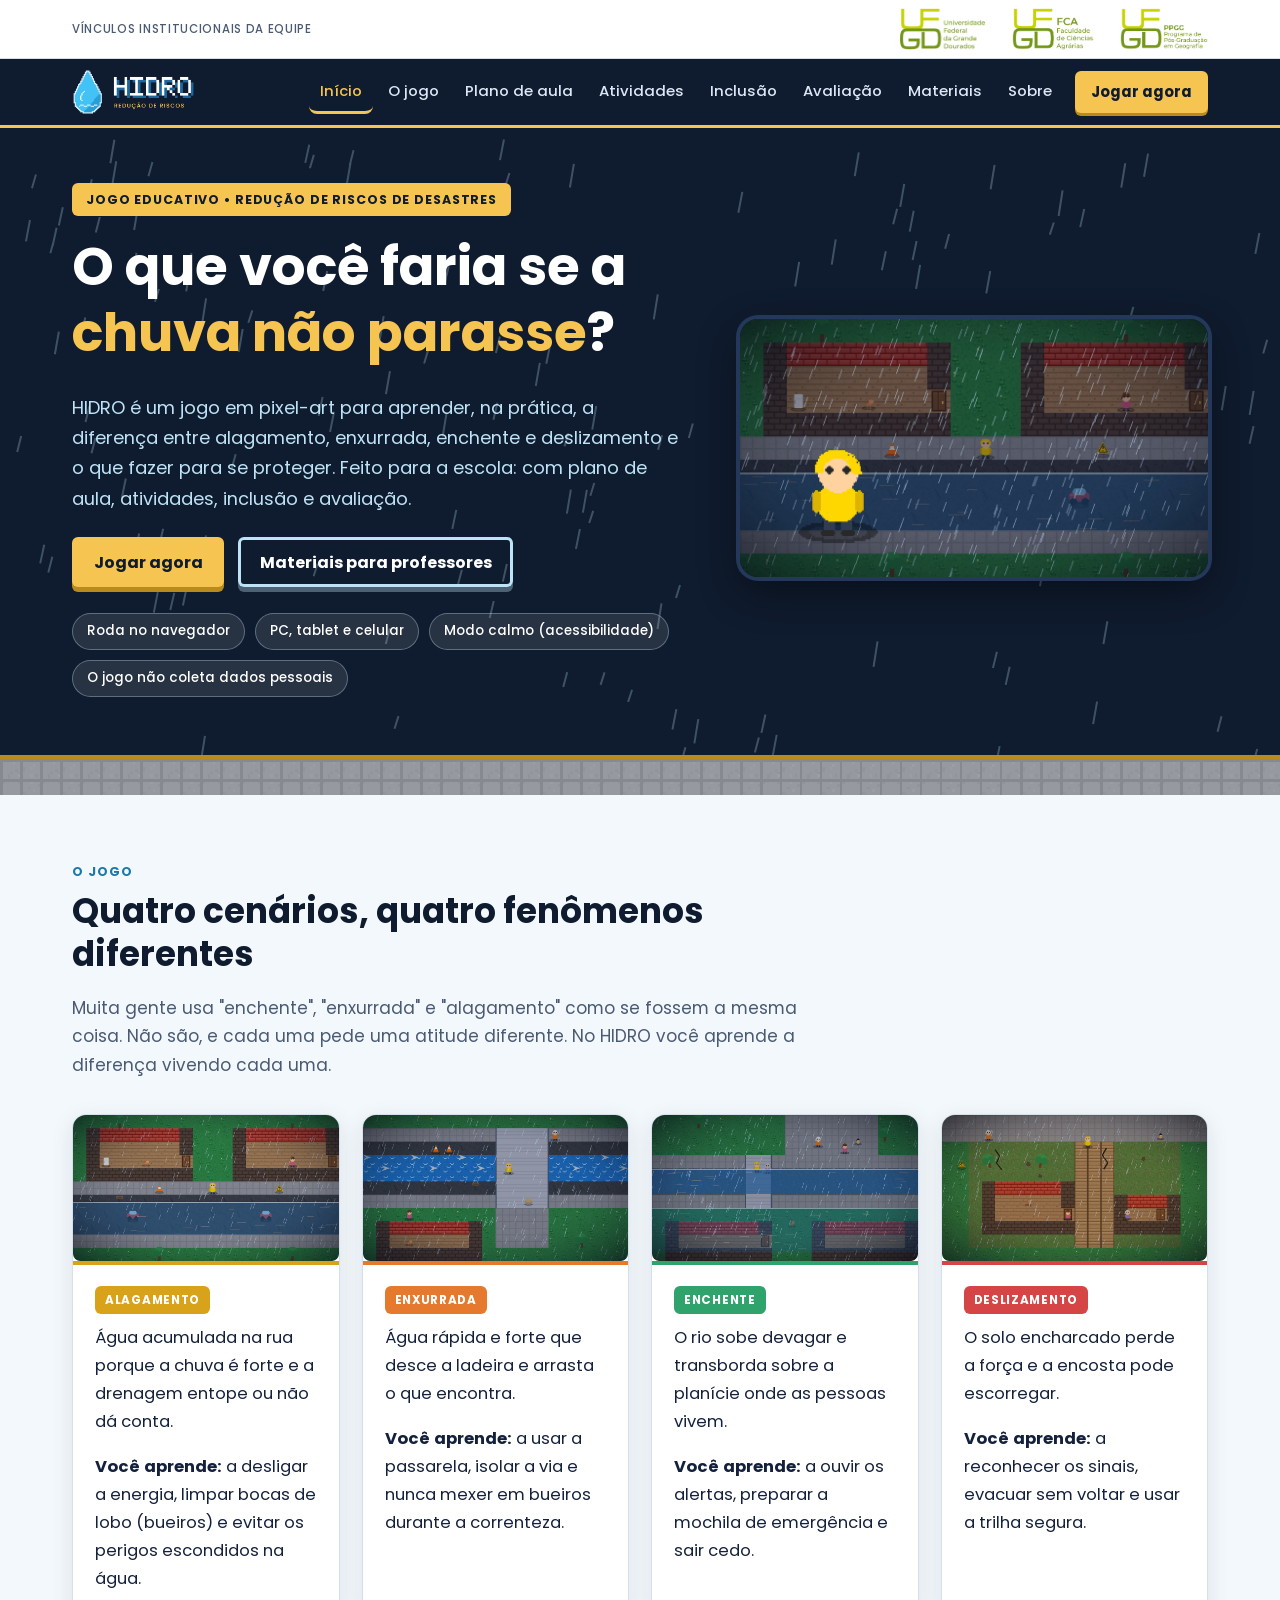
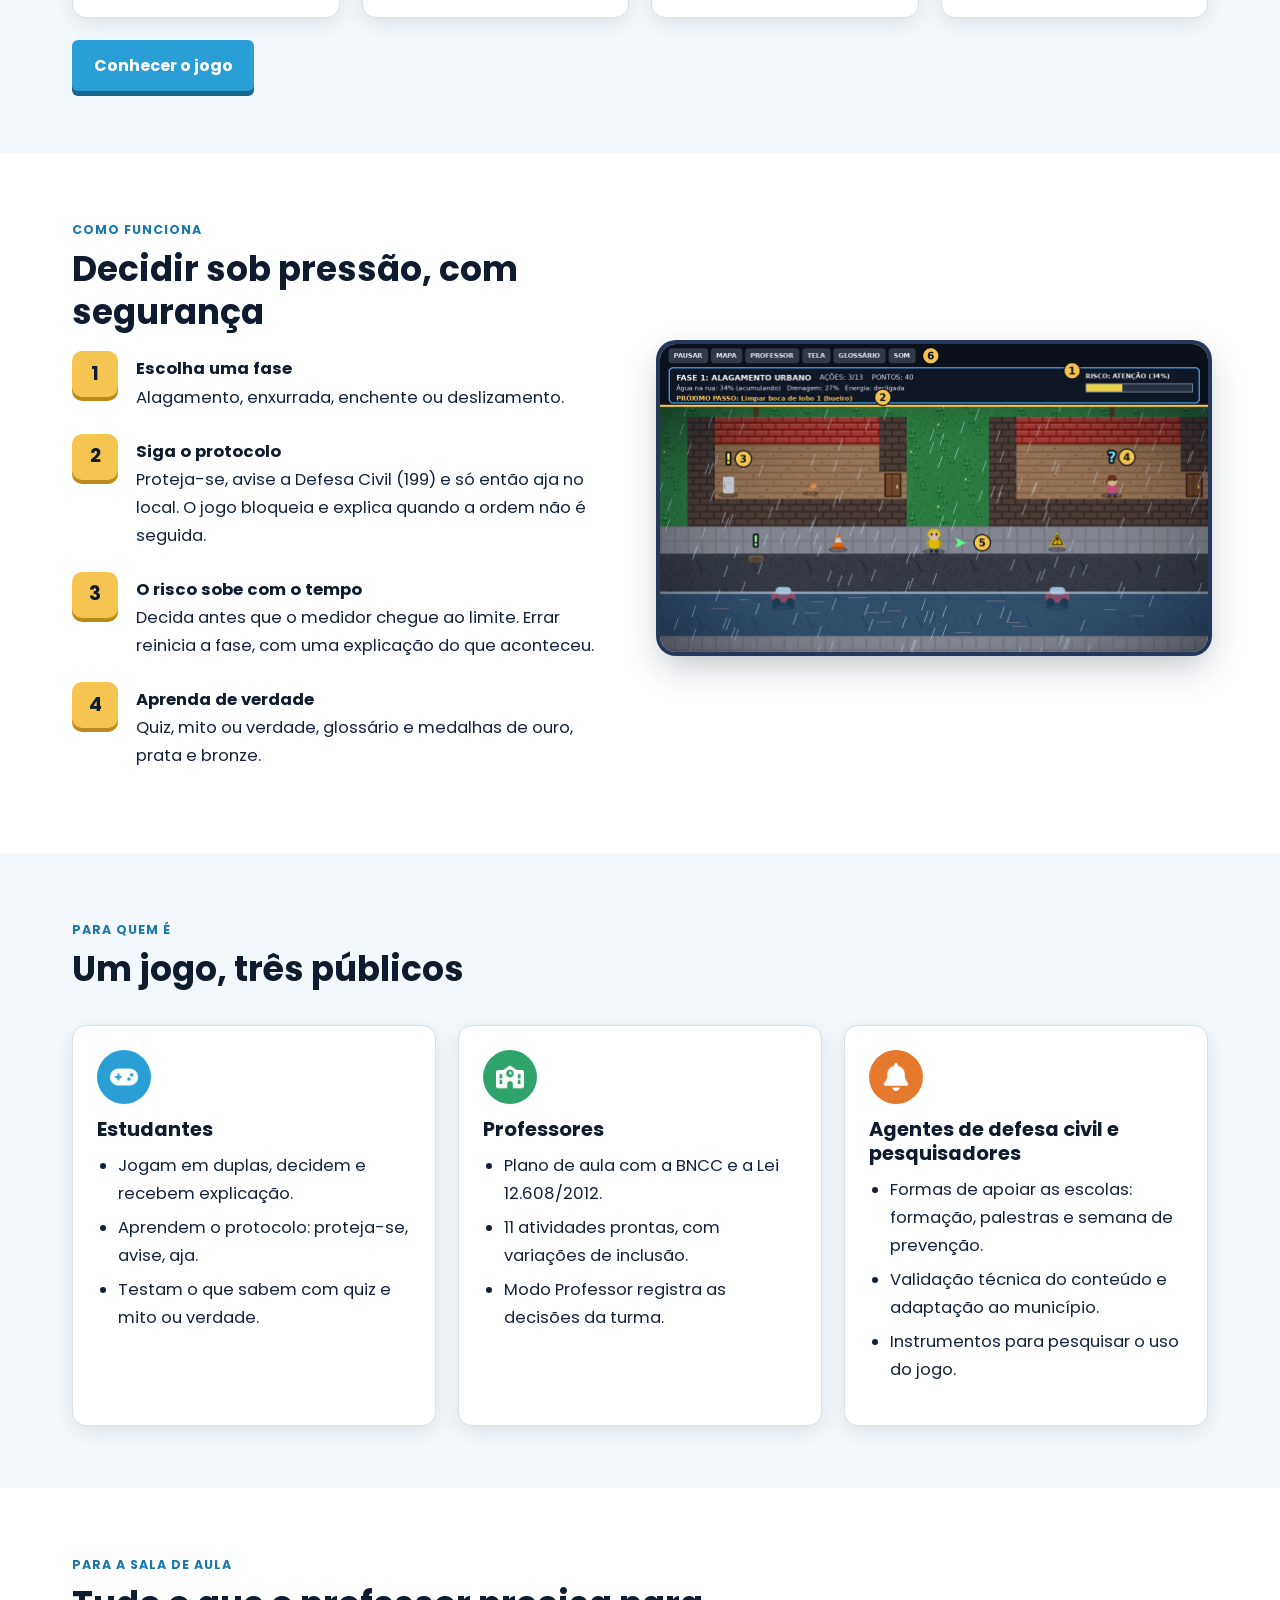
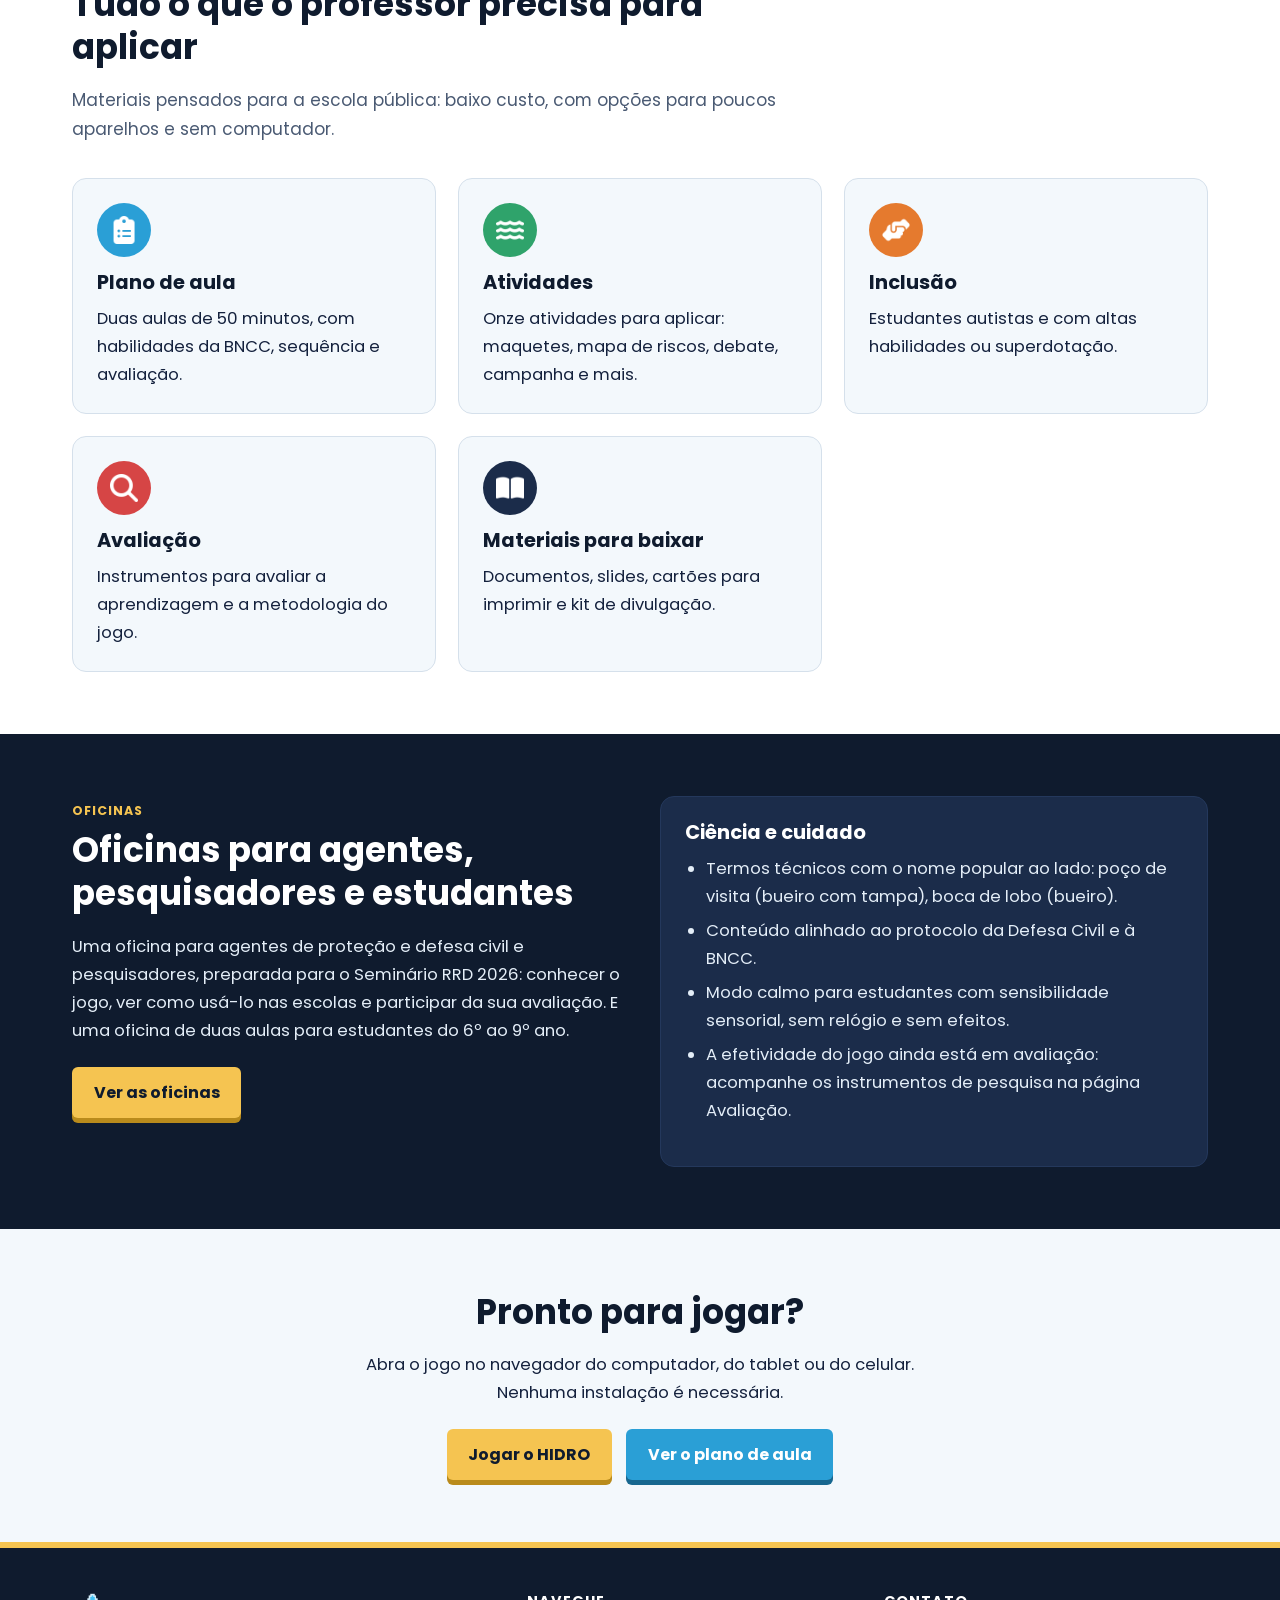
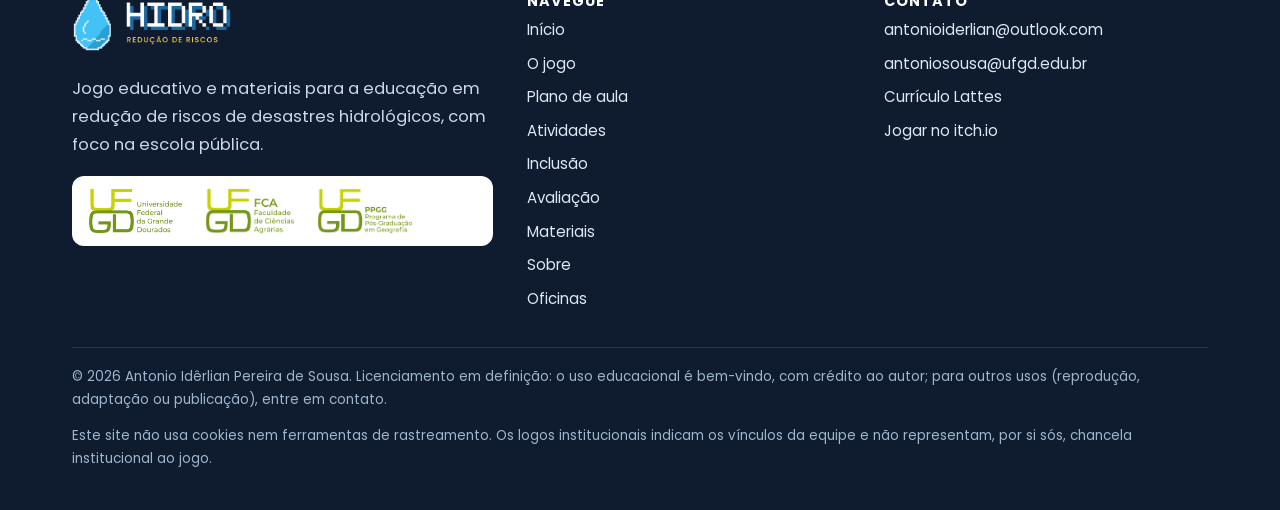
==== commit efd2ffd2: "Atualiza conteúdo do site (páginas HTML, robots.txt e sitemap) Co-Authored-By: Claude Sonnet 5 <nore" ====
--- a/index.html
+++ b/index.html
@@ -5,22 +5,22 @@
 <meta name="viewport" content="width=device-width, initial-scale=1">
 <title>HIDRO: jogo educativo para reduzir riscos de desastres</title>
 <meta name="description" content="Jogo educativo em pixel-art sobre alagamento, enxurrada, enchente e deslizamento, com plano de aula, atividades, inclusão e avaliação para a escola pública.">
-<meta name="author" content="Antonio Idêrlian Pereira de Sousa, Gustavo Roberto dos Santos Leandro e Camila Riboli Rampazzo">
+<meta name="author" content="Antonio Idêrlian Pereira de Sousa">
 <meta name="theme-color" content="#0F1B2E">
-<link rel="canonical" href="https://SEU-SITE.exemplo.br/">
+<link rel="canonical" href="https://hidroreducacaoriscosufgd.netlify.app/">
 <meta property="og:type" content="website">
 <meta property="og:locale" content="pt_BR">
 <meta property="og:site_name" content="HIDRO: Redução de Riscos">
 <meta property="og:title" content="HIDRO: jogo educativo para reduzir riscos de desastres">
 <meta property="og:description" content="Jogo educativo em pixel-art sobre alagamento, enxurrada, enchente e deslizamento, com plano de aula, atividades, inclusão e avaliação para a escola pública.">
-<meta property="og:url" content="https://SEU-SITE.exemplo.br/">
-<meta property="og:image" content="https://SEU-SITE.exemplo.br/assets/img/og-card.png">
+<meta property="og:url" content="https://hidroreducacaoriscosufgd.netlify.app/">
+<meta property="og:image" content="https://hidroreducacaoriscosufgd.netlify.app/assets/img/og-card.png">
 <meta property="og:image:width" content="1200"><meta property="og:image:height" content="630">
 <meta property="og:image:alt" content="HIDRO: Redução de Riscos. Jogo educativo, plano de aula e materiais. Logos da UFGD, FCA e PPGG.">
 <meta name="twitter:card" content="summary_large_image">
 <meta name="twitter:title" content="HIDRO: jogo educativo para reduzir riscos de desastres">
 <meta name="twitter:description" content="Jogo educativo em pixel-art sobre alagamento, enxurrada, enchente e deslizamento, com plano de aula, atividades, inclusão e avaliação para a escola pública.">
-<meta name="twitter:image" content="https://SEU-SITE.exemplo.br/assets/img/og-card.png">
+<meta name="twitter:image" content="https://hidroreducacaoriscosufgd.netlify.app/assets/img/og-card.png">
 <link rel="icon" type="image/png" href="assets/img/favicon.png">
 <link rel="apple-touch-icon" href="assets/img/apple-touch-icon.png">
 <link rel="stylesheet" href="assets/css/style.css">
@@ -125,16 +125,14 @@
       <ul>
         <li><a href="mailto:antonioiderlian@outlook.com">antonioiderlian@outlook.com</a></li>
         <li><a href="mailto:antoniosousa@ufgd.edu.br">antoniosousa@ufgd.edu.br</a></li>
-        <li><a href="mailto:gustavoleandro@ufgd.edu.br">gustavoleandro@ufgd.edu.br</a></li>
-        <li><a href="mailto:camilarampazzo@ufgd.edu.br">camilarampazzo@ufgd.edu.br</a></li>
         <li><a href="http://lattes.cnpq.br/8679039748672255" target="_blank" rel="noopener">Currículo Lattes</a></li>
         <li><a href="https://aigeogames.itch.io/hidro-educacao-reducao-riscos-ufgd" target="_blank" rel="noopener">Jogar no itch.io</a></li>
       </ul>
     </div>
   </div>
   <div class="legal">
-    <p>&copy; <span id="year">2026</span> Antonio Idêrlian Pereira de Sousa, Gustavo Roberto dos Santos Leandro e Camila Riboli Rampazzo. Licenciamento em definição: o uso educacional é bem-vindo, com crédito à equipe; para outros usos (reprodução, adaptação ou publicação), entre em contato.</p>
-    <p>Este site não usa cookies nem ferramentas de rastreamento. Os logos indicam os vínculos da equipe com a UFGD e suas atividades de pesquisa; não configuram chancela institucional oficial do jogo.</p>
+    <p>&copy; <span id="year">2026</span> Antonio Idêrlian Pereira de Sousa. Licenciamento em definição: o uso educacional é bem-vindo, com crédito ao autor; para outros usos (reprodução, adaptação ou publicação), entre em contato.</p>
+    <p>Este site não usa cookies nem ferramentas de rastreamento. Os logos institucionais indicam os vínculos da equipe e não representam, por si sós, chancela institucional ao jogo.</p>
   </div>
 </div></footer>
 <script src="assets/js/main.js"></script>
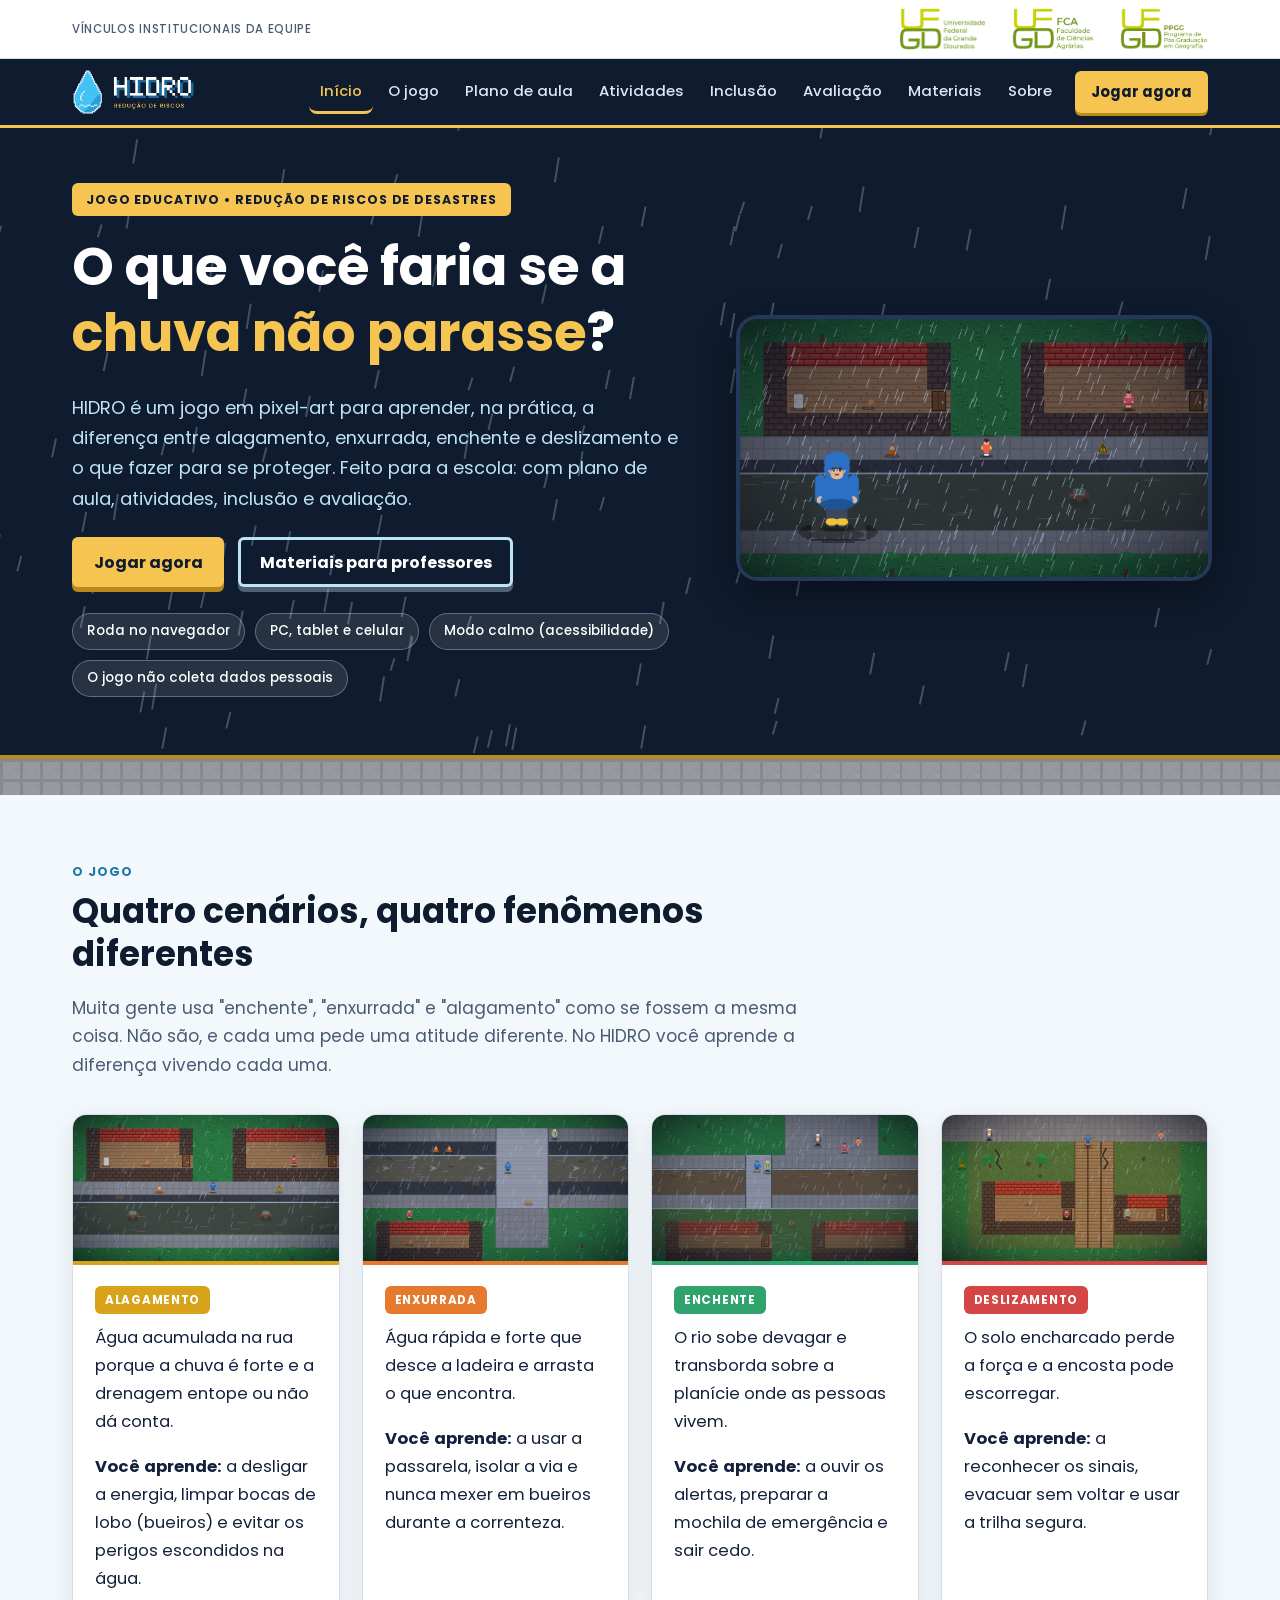
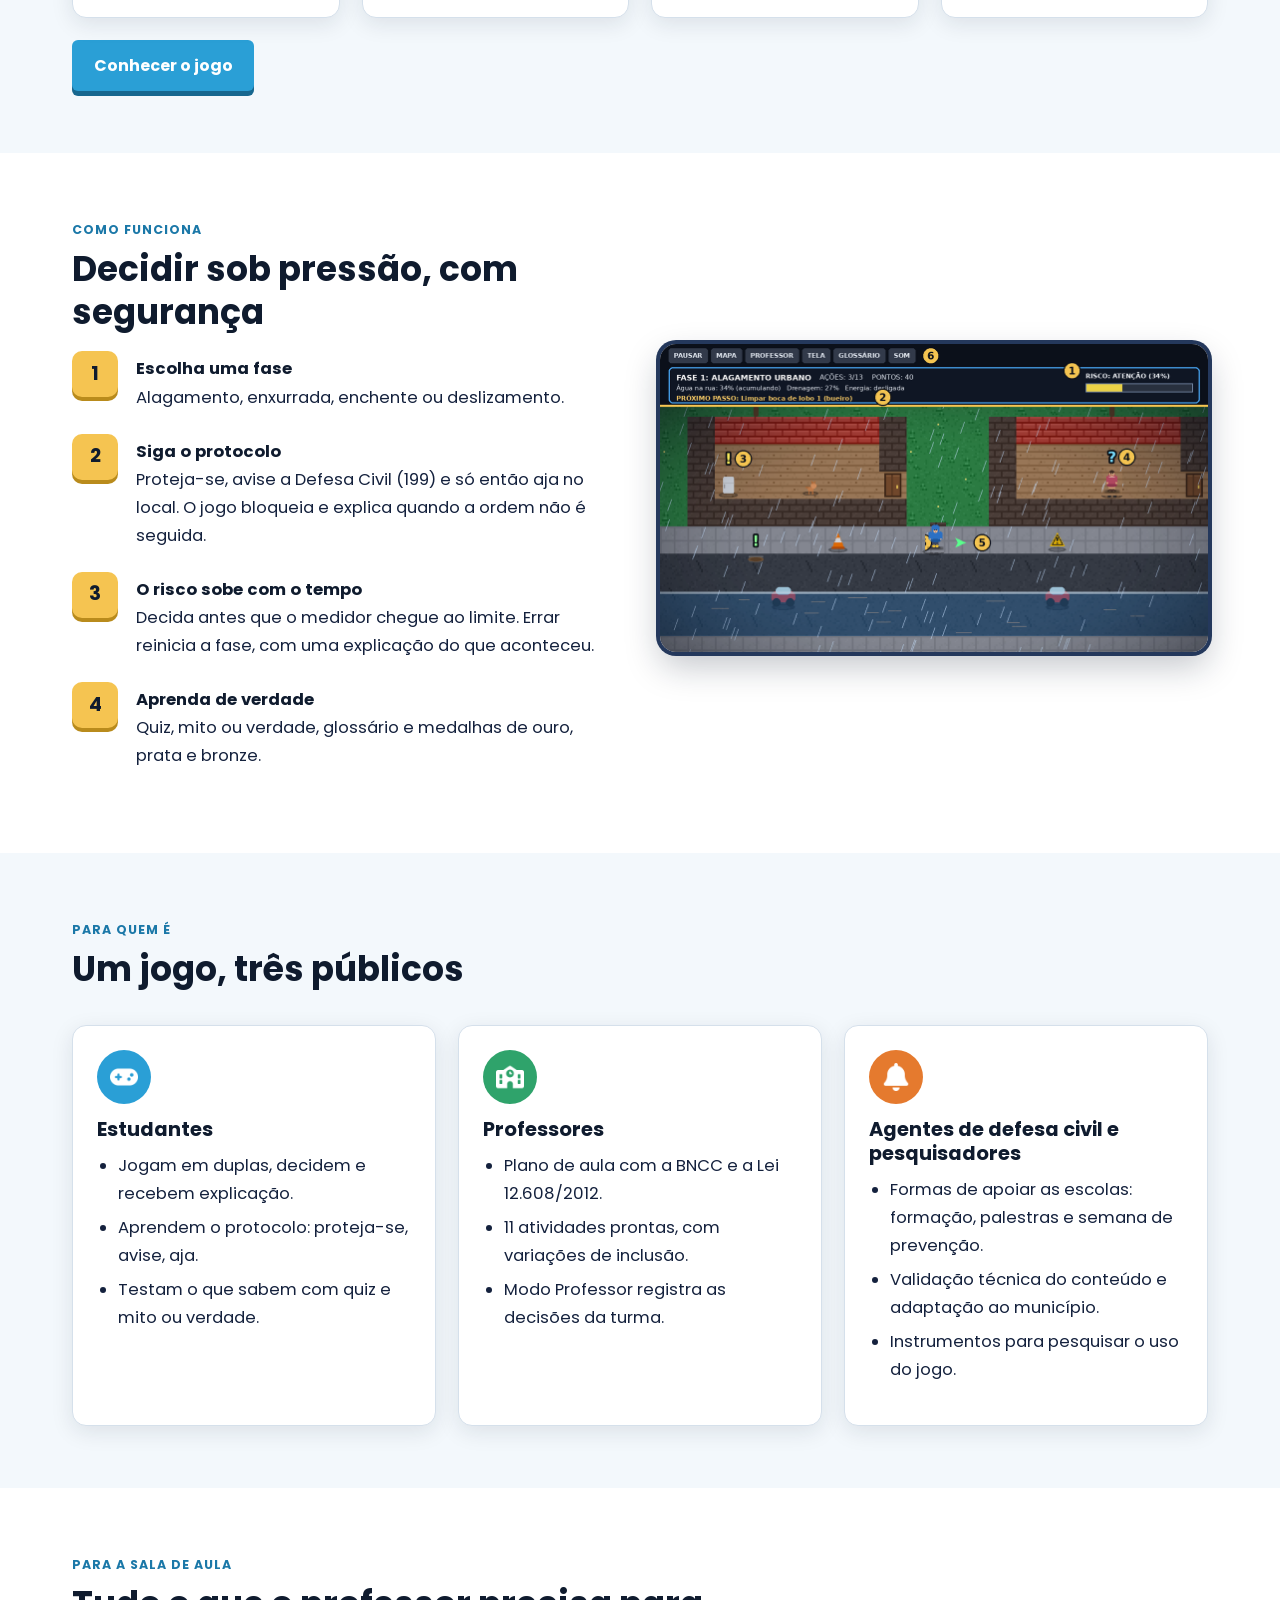
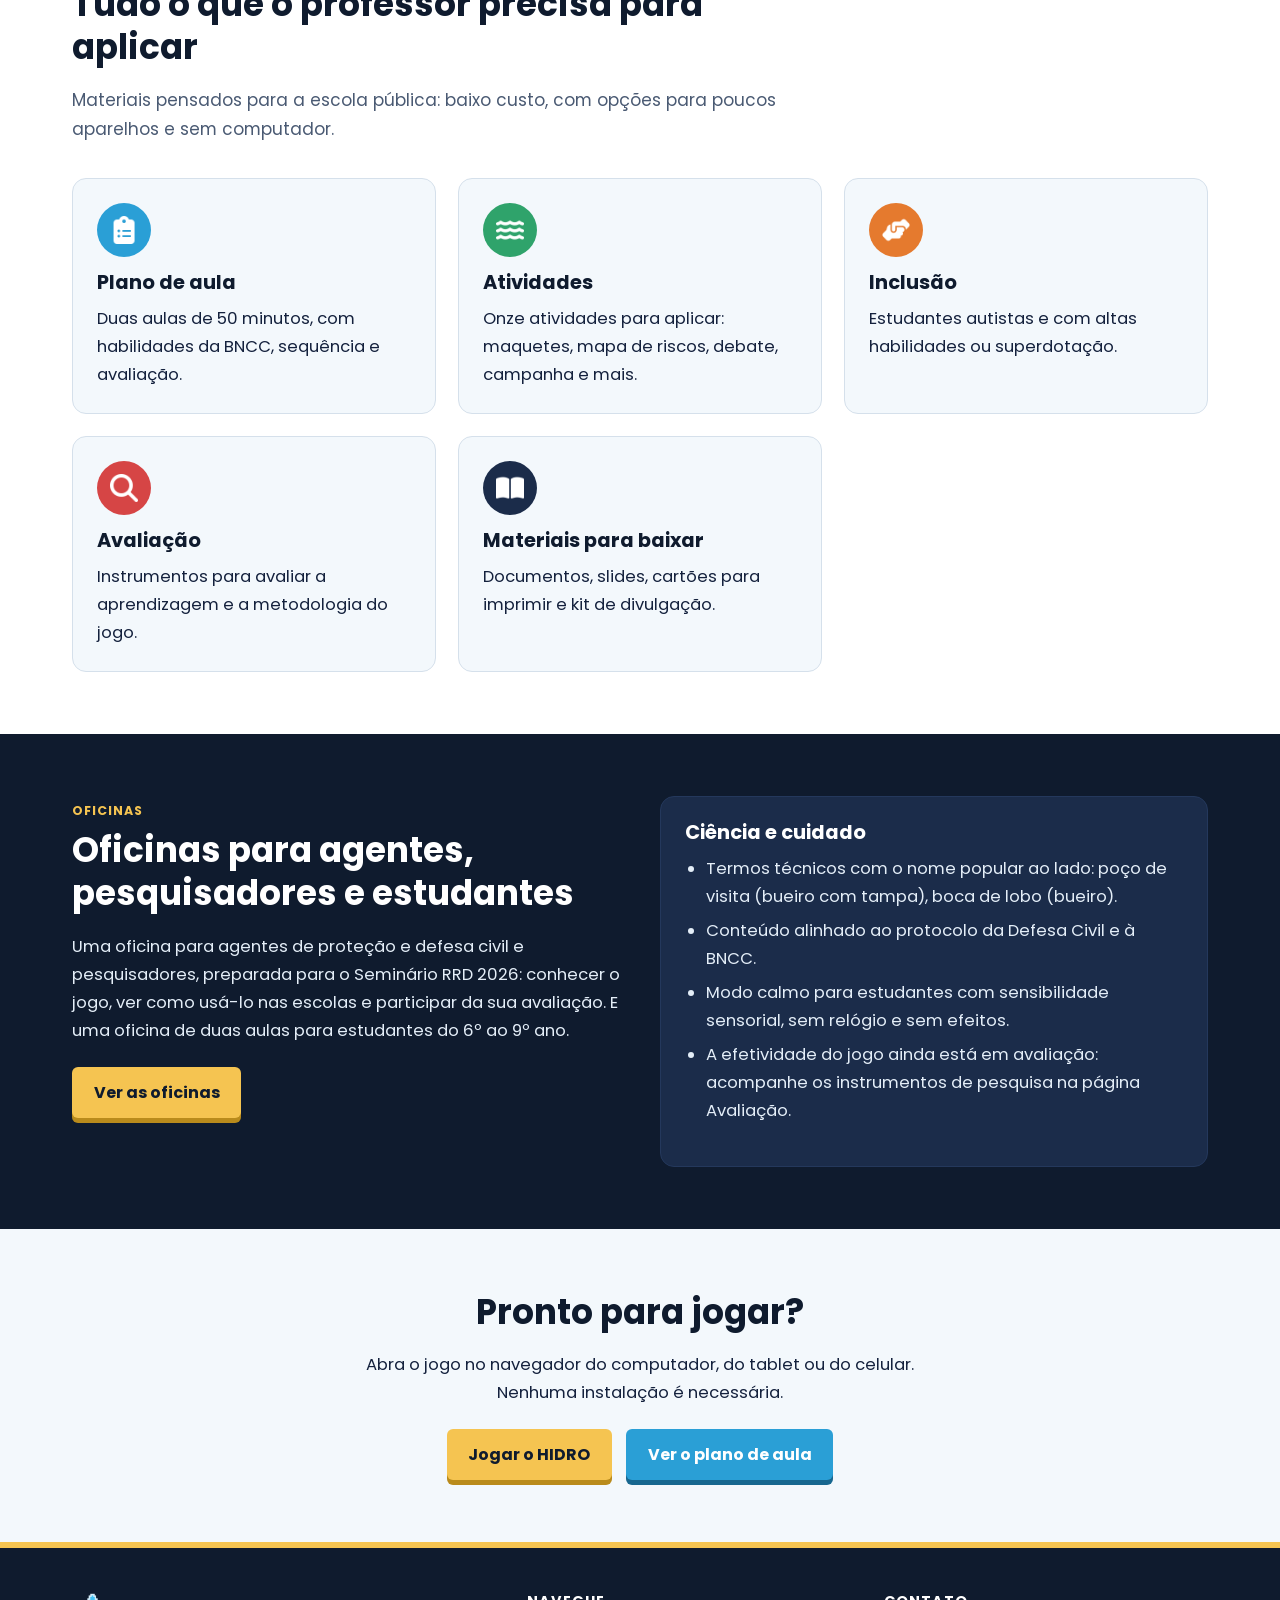
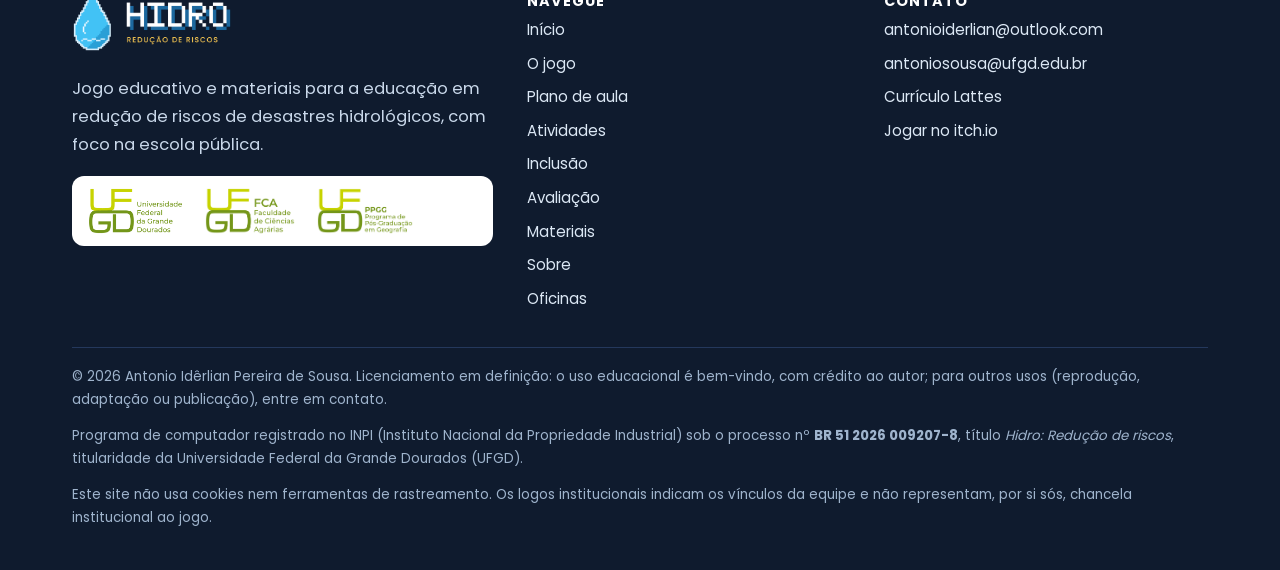
==== commit 51ad848e: "Adiciona novas funcionalidades e prepara para mais imagens6" ====
--- a/index.html
+++ b/index.html
@@ -132,6 +132,7 @@
   </div>
   <div class="legal">
     <p>&copy; <span id="year">2026</span> Antonio Idêrlian Pereira de Sousa. Licenciamento em definição: o uso educacional é bem-vindo, com crédito ao autor; para outros usos (reprodução, adaptação ou publicação), entre em contato.</p>
+    <p>Programa de computador registrado no INPI (Instituto Nacional da Propriedade Industrial) sob o processo n&ordm; <strong>BR 51 2026 009207-8</strong>, título <em>Hidro: Redução de riscos</em>, titularidade da Universidade Federal da Grande Dourados (UFGD).</p>
     <p>Este site não usa cookies nem ferramentas de rastreamento. Os logos institucionais indicam os vínculos da equipe e não representam, por si sós, chancela institucional ao jogo.</p>
   </div>
 </div></footer>
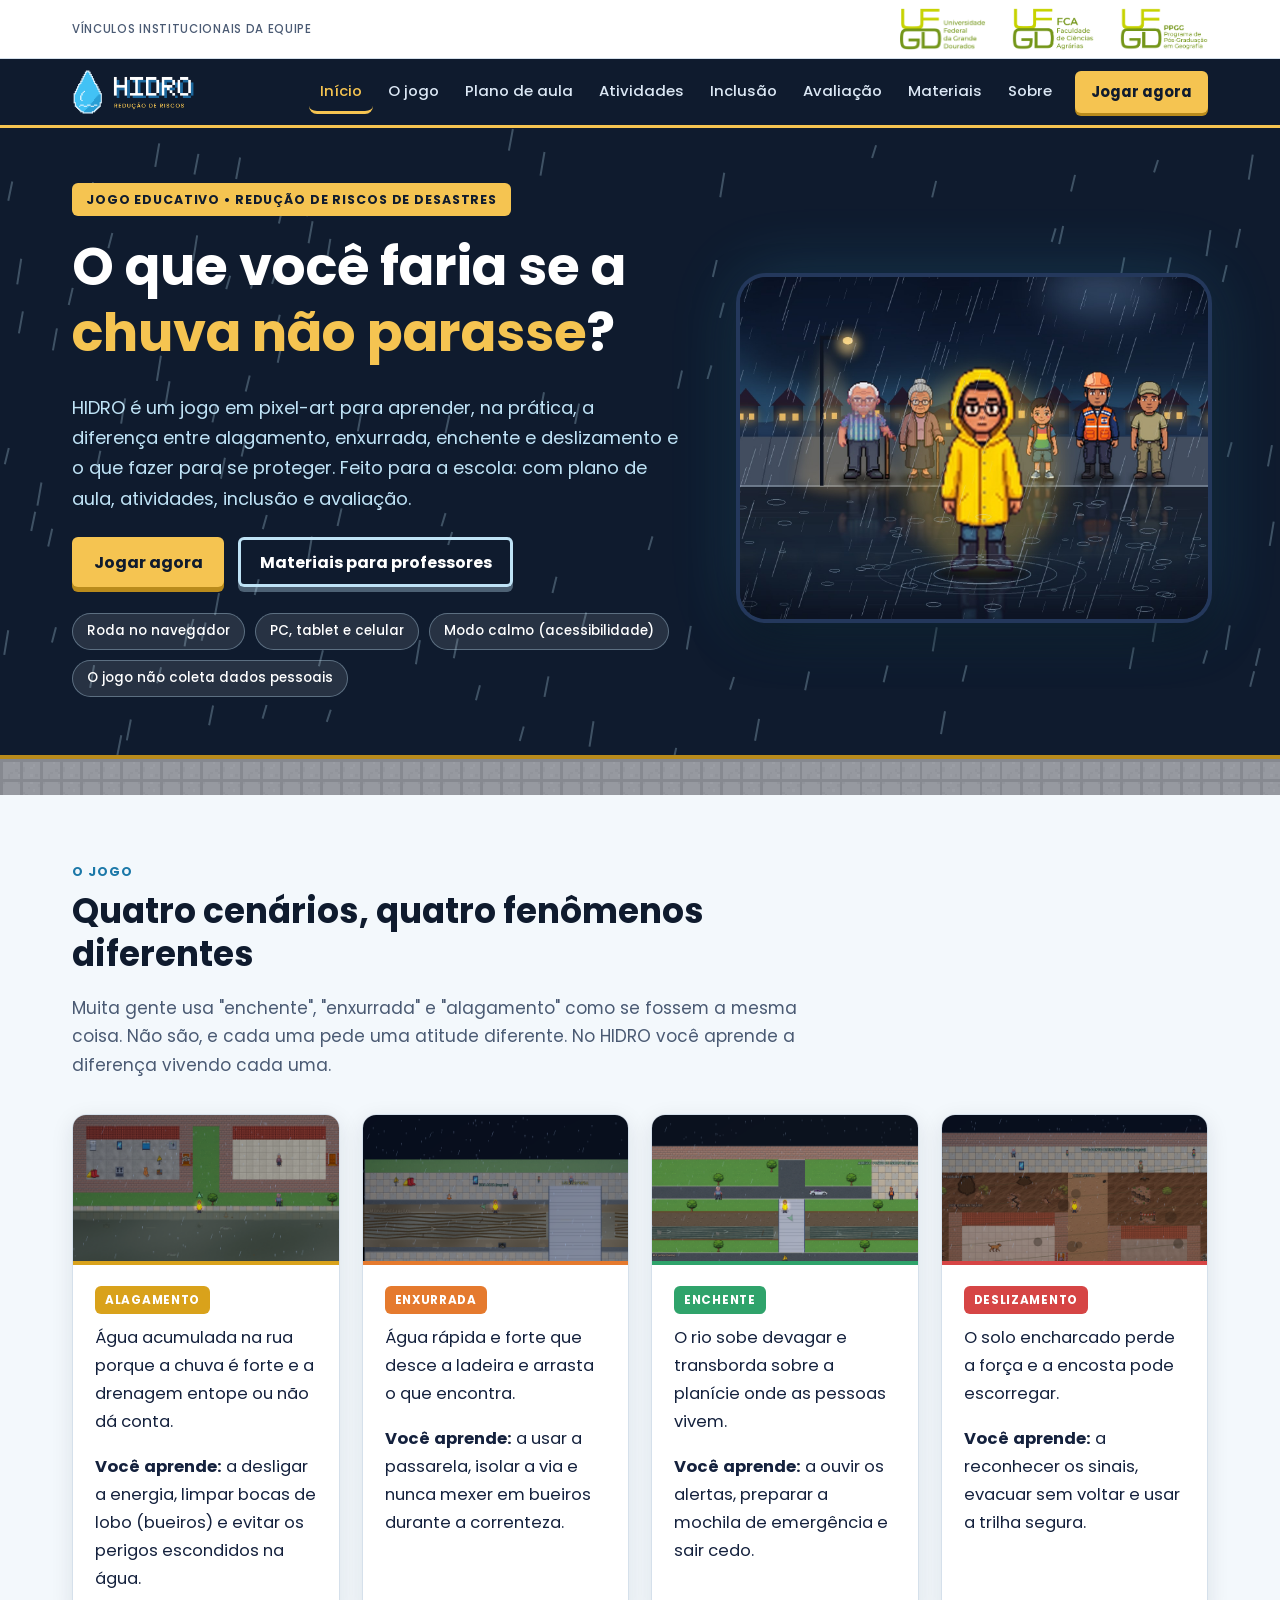
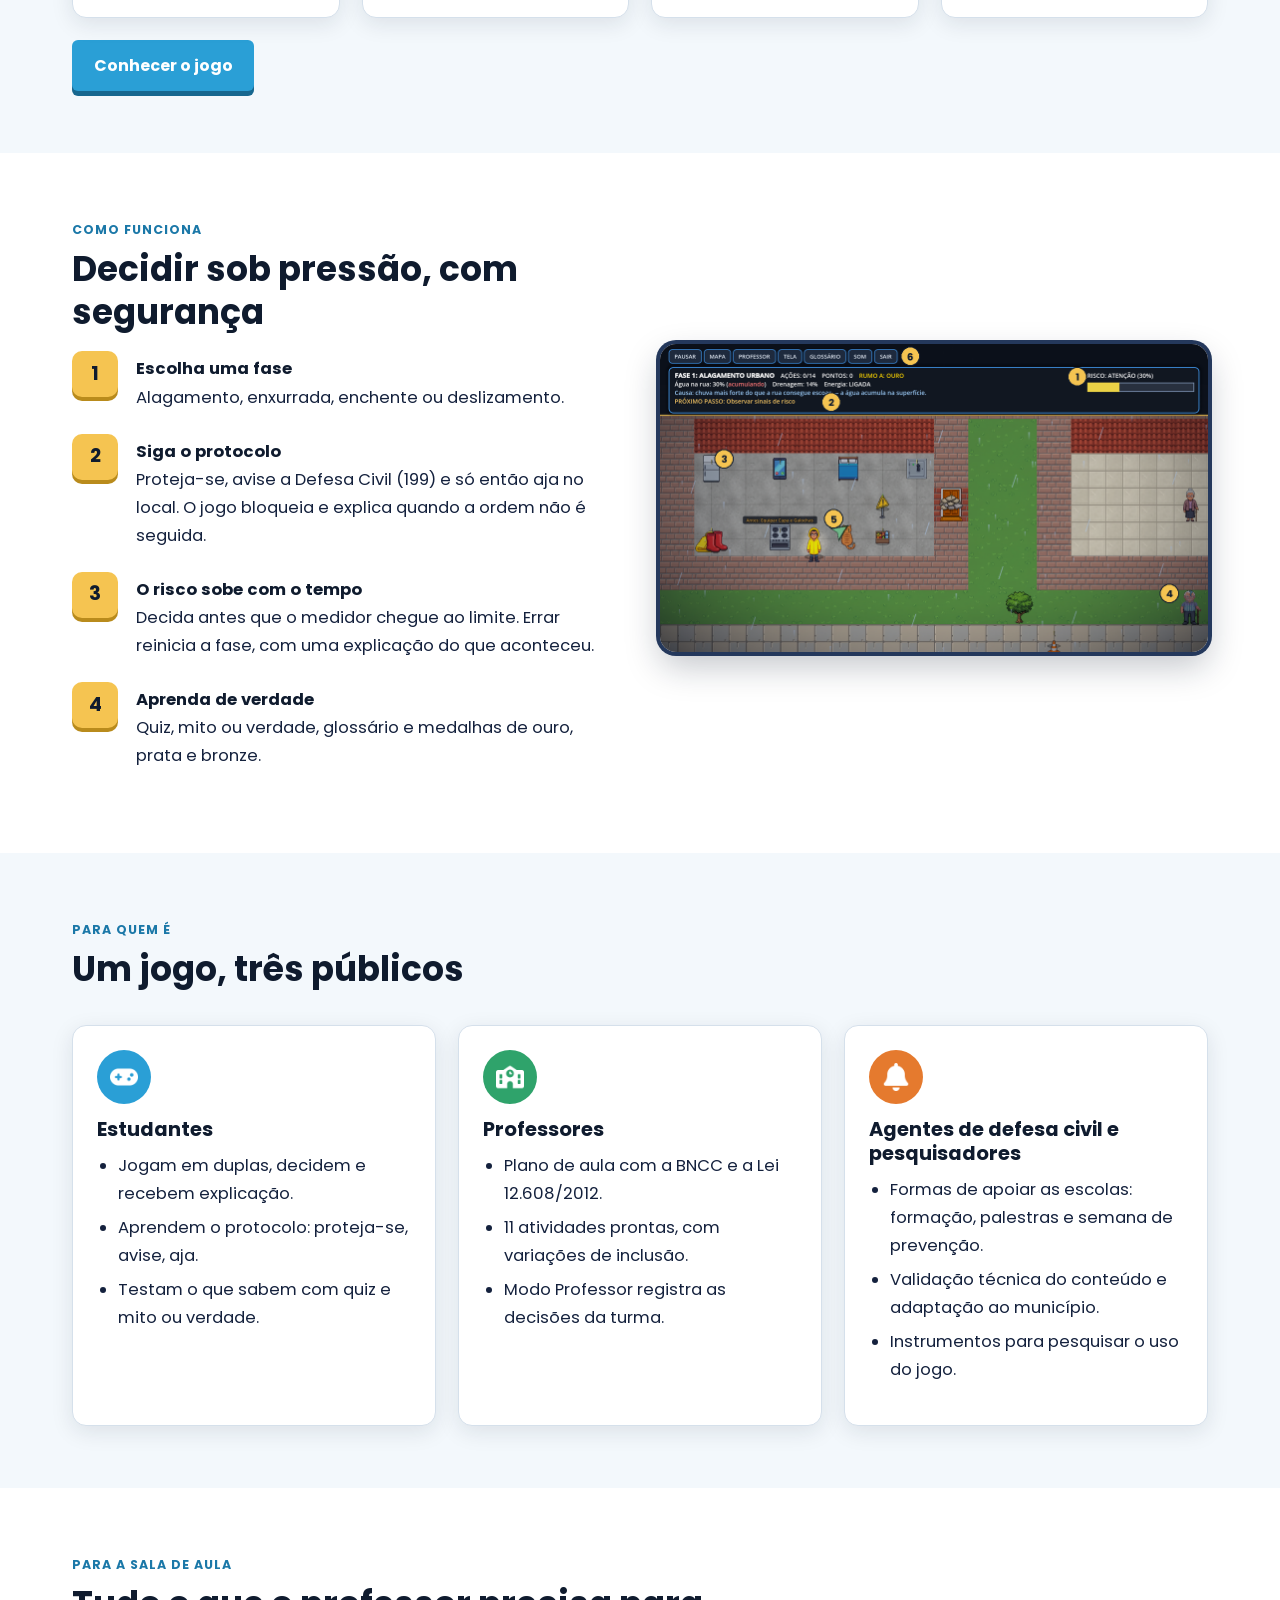
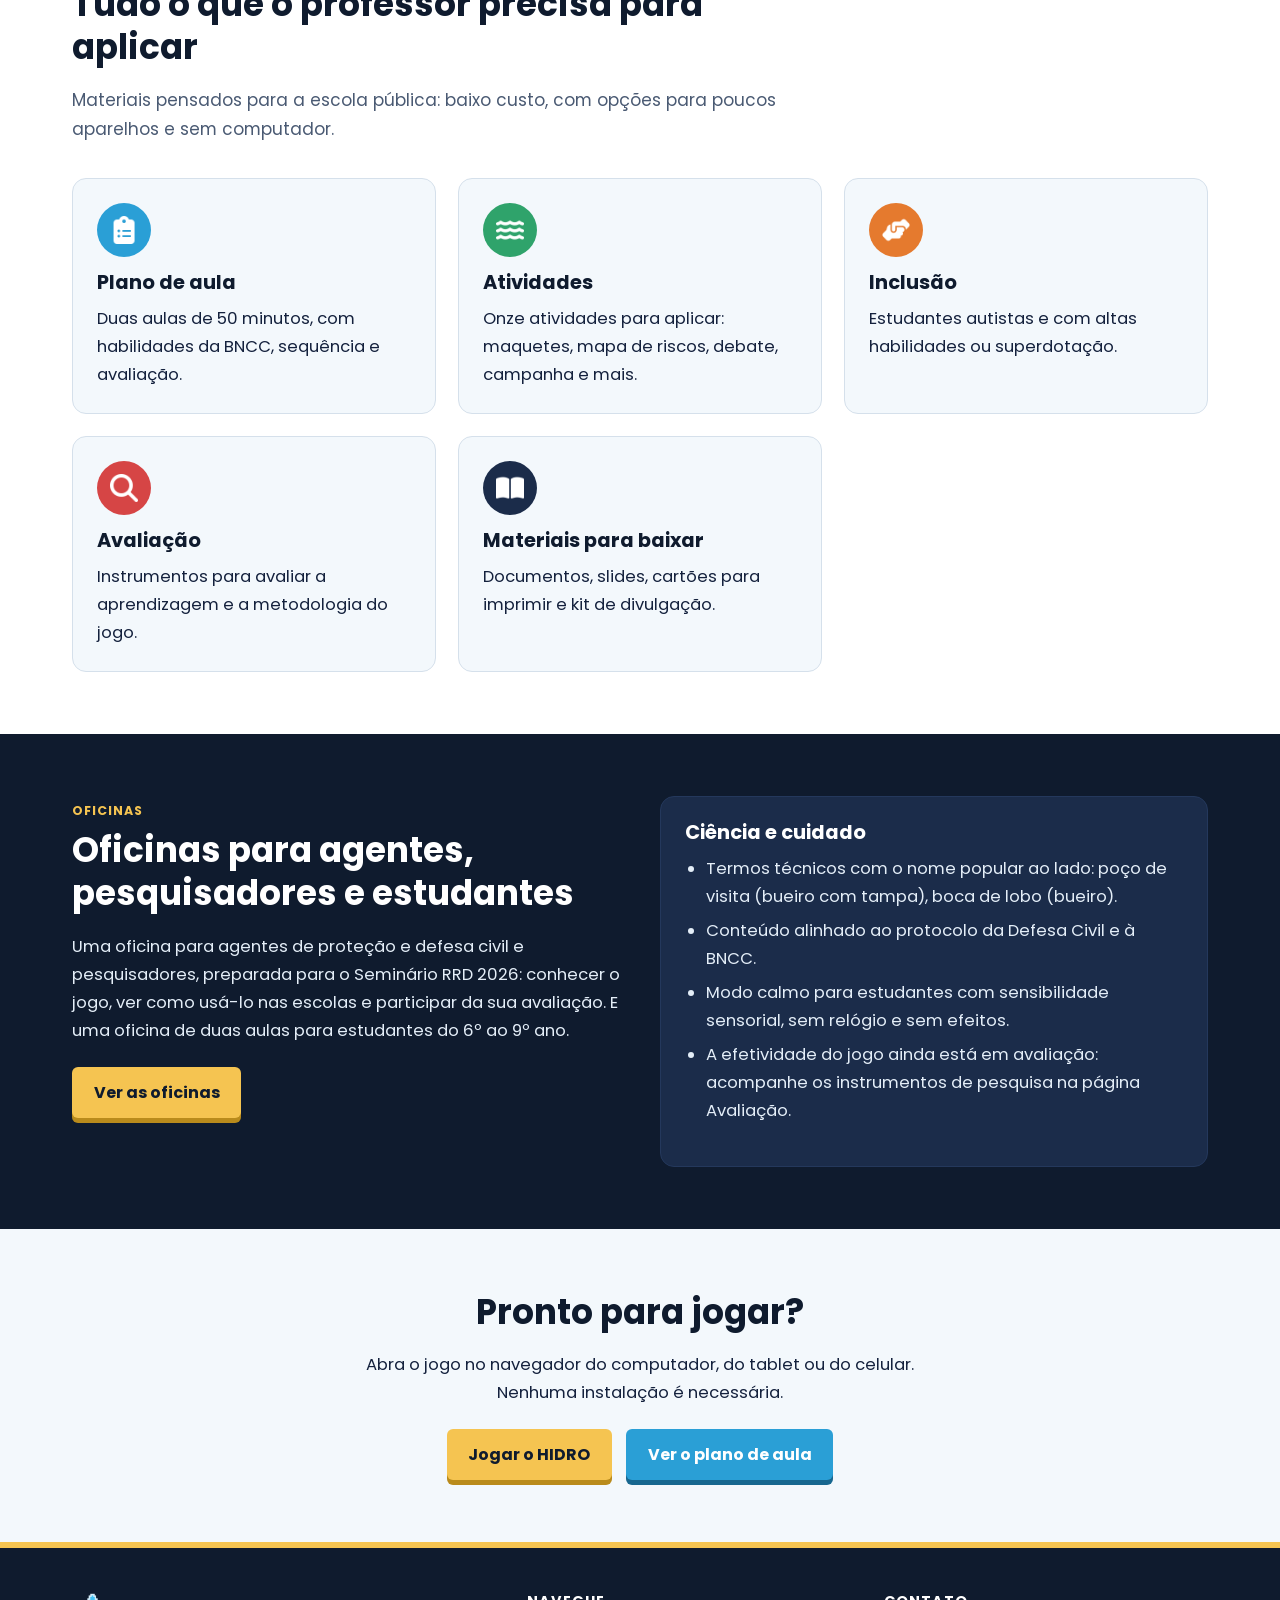
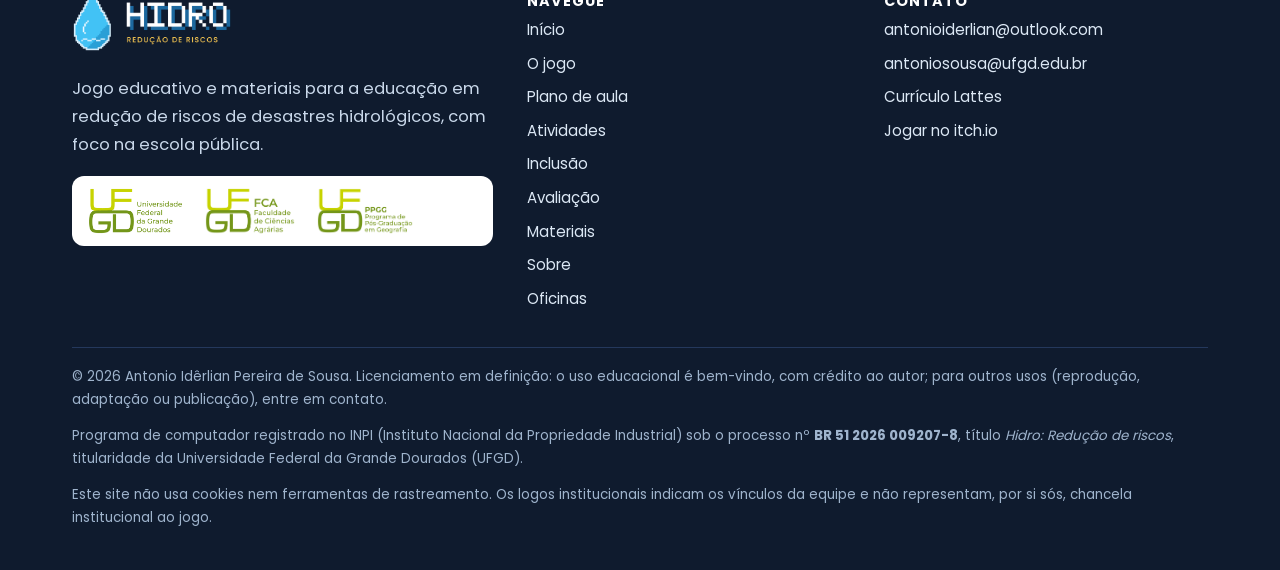
==== commit 3ae80288: "Nova arte do topo da página inicial" ====
--- a/index.html
+++ b/index.html
@@ -48,7 +48,7 @@
     <ul class="badges"><li>Roda no navegador</li><li>PC, tablet e celular</li><li>Modo calmo (acessibilidade)</li><li>O jogo não coleta dados pessoais</li></ul>
   </div>
   <div class="hero-art">
-    <img class="scene" src="assets/img/hero.png" alt="Cena do jogo: rua alagada sob chuva forte, com o personagem Hidro de capa amarela." width="960" height="528">
+    <img class="scene" src="assets/img/hero_arte.jpg" alt="Ilustração: à noite, sob chuva forte, o Hidro de capa amarela está na rua molhada, com Seu Antônio, Dona Rosa, uma criança, um agente da Defesa Civil e um vizinho atrás dele." width="1440" height="1050" fetchpriority="high">
   </div>
 </div><div class="ground" aria-hidden="true"></div></section>
 
--- a/assets/css/style.css
+++ b/assets/css/style.css
@@ -76,7 +76,7 @@
 .hero h1 em { font-style: normal; color: var(--gold); }
 .hero .lead { font-size: 1.12rem; color: var(--skyLight); max-width: 34em; }
 .hero-art { position: relative; text-align: center; }
-.hero-art .scene { width: 100%; border-radius: 18px; box-shadow: 0 0 0 4px var(--navy3), 0 14px 40px rgba(0,0,0,.45); display: block; }
+.hero-art .scene { width: 100%; height: auto; border-radius: 26px; box-shadow: 0 0 0 4px var(--navy3), 0 0 70px rgba(66,194,245,.20), 0 18px 44px rgba(0,0,0,.5); display: block; }
 .hero-art .mascot { position: absolute; left: 50%; bottom: -14px; width: 132px; transform: translateX(-50%); animation: bob 1.8s ease-in-out infinite; filter: drop-shadow(0 8px 0 rgba(0,0,0,.25)); }
 @keyframes bob { 0%, 100% { transform: translateX(-50%) translateY(0); } 50% { transform: translateX(-50%) translateY(-8px); } }
 .hero .ground { height: 40px; background: url("../img/tile_sidewalk.png") repeat-x; background-size: 40px 40px; image-rendering: pixelated; position: relative; border-top: 4px solid var(--goldDark); }
